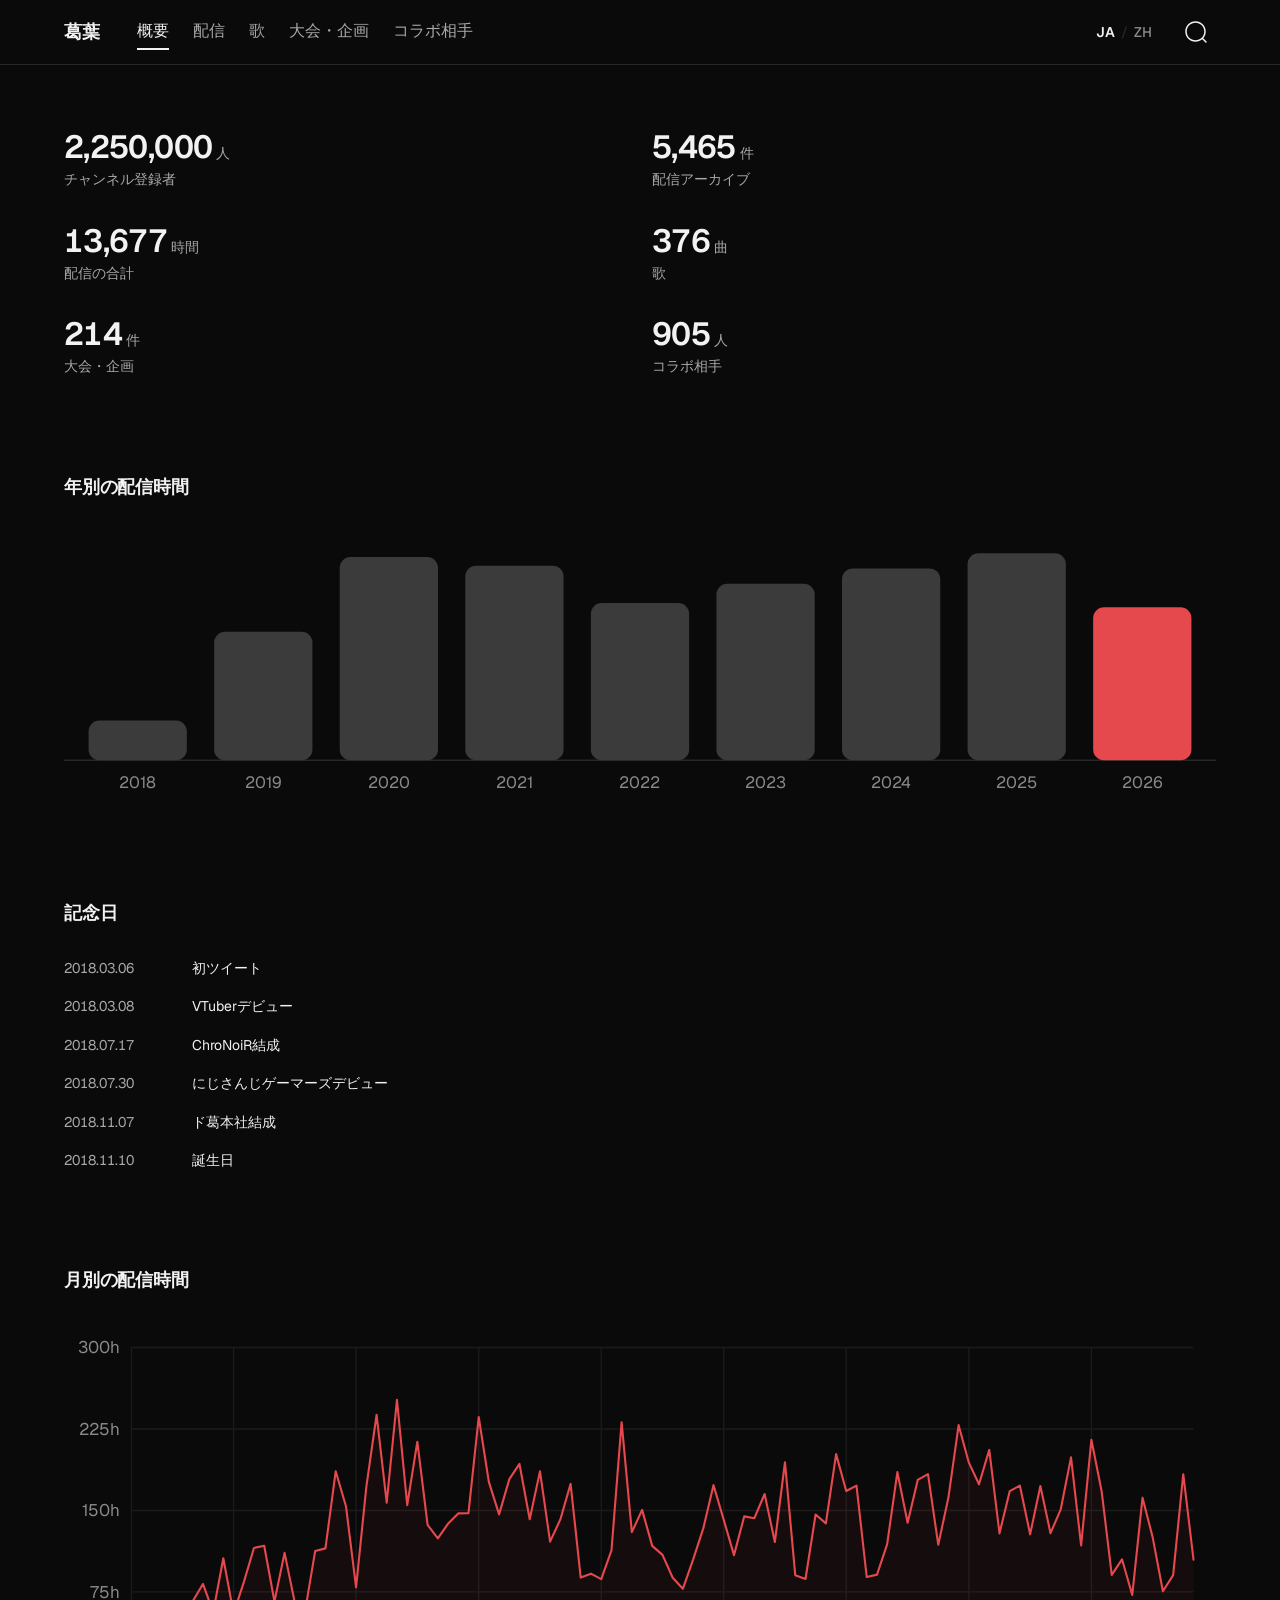
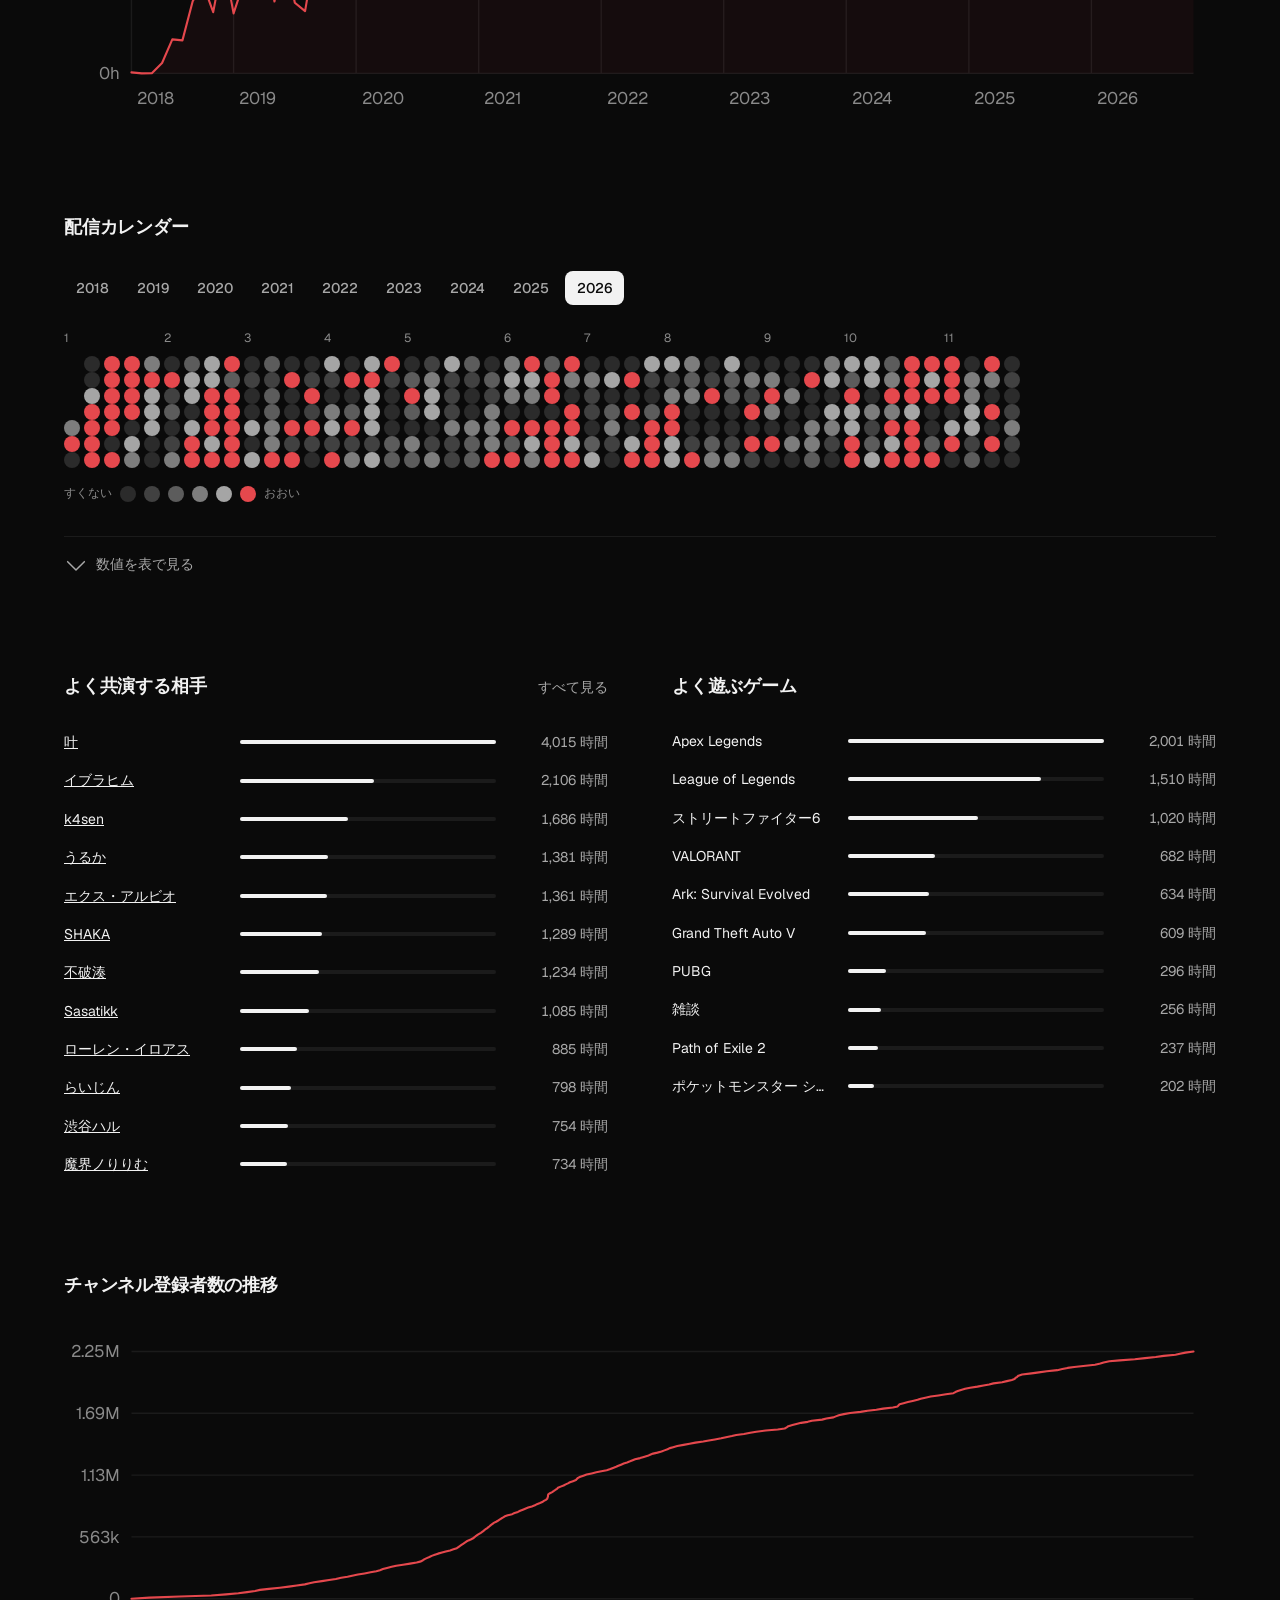
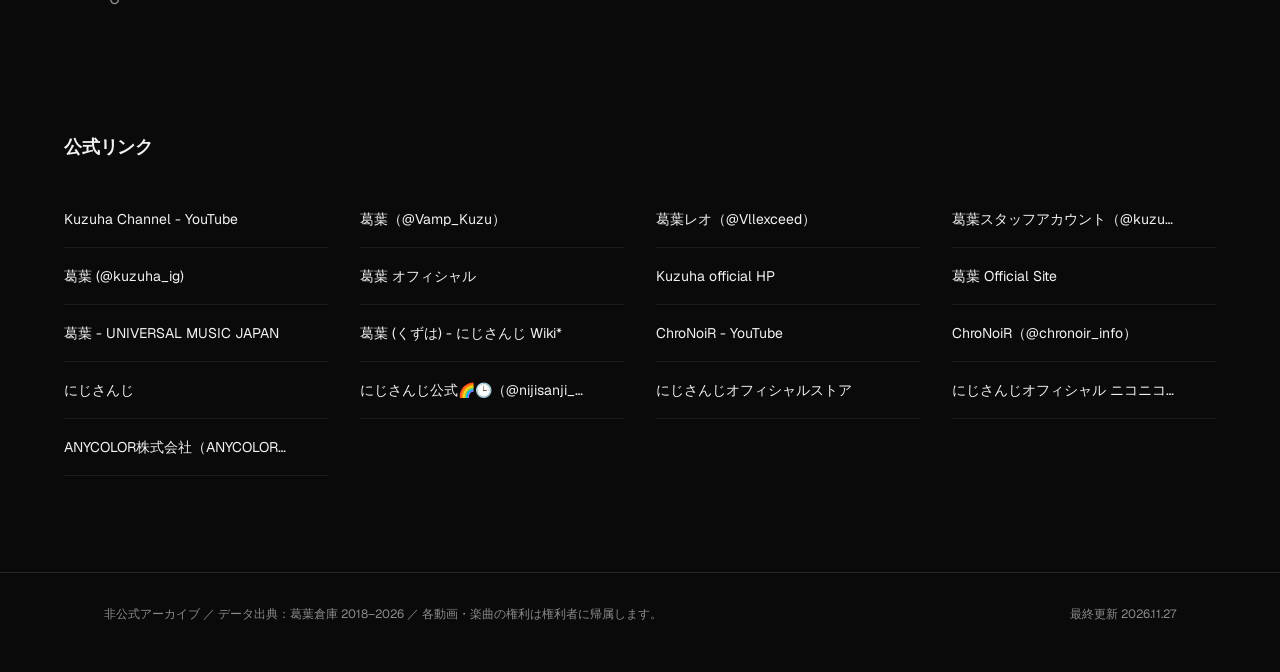
==== site/index.html @ 27ab9272 "update" ====
<!DOCTYPE html>
<html lang="ja">
<head>
<meta charset="utf-8">
<meta name="viewport" content="width=device-width, initial-scale=1">
<title>葛葉 データアーカイブ｜2018–2026</title>
<meta name="description" content="にじさんじ所属のVTuber・葛葉の配信・歌・大会・コラボ相手を、2018年から2026年までの記録から整理した非公式アーカイブ。">
<meta name="theme-color" content="#0A0A0A">
<meta property="og:title" content="葛葉 データアーカイブ">
<meta property="og:description" content="2018–2026 の配信・歌・大会・コラボ相手の記録。">
<meta property="og:type" content="website">
<link rel="preload" href="assets/fonts/geist-latin.woff2" as="font" type="font/woff2" crossorigin>
<link rel="stylesheet" href="assets/css/site.css?v=7">
<link rel="icon" href="data:image/svg+xml,%3Csvg xmlns='http://www.w3.org/2000/svg' viewBox='0 0 32 32'%3E%3Crect width='32' height='32' rx='8' fill='%23f2f2f2'/%3E%3Cpath d='M10 9v14h4v-5.4l5.6 5.4H25l-6.9-6.6L24.6 9h-5L14 14.4V9z' fill='%230a0a0a'/%3E%3C/svg%3E">
</head>
<body>
<a class="skip-link" href="#main" data-i18n="skip">本文へ移動</a>

<header class="site-header" id="site-header">
  <div class="header-inner">
    <button type="button" class="icon-btn nav-toggle" id="nav-toggle" aria-expanded="false" aria-controls="site-nav" data-i18n-aria="nav.open"></button>

    <a class="wordmark" href="#/summary">葛葉</a>

    <nav class="nav" id="site-nav" aria-label="主要ナビゲーション" data-i18n-aria="nav.label">
      <a href="#/summary" data-nav="summary" data-i18n="nav.summary">概要</a>
      <a href="#/streams" data-nav="streams" data-i18n="nav.streams">配信</a>
      <a href="#/songs" data-nav="songs" data-i18n="nav.songs">歌</a>
      <a href="#/events" data-nav="events" data-i18n="nav.events">大会・企画</a>
      <a href="#/collabs" data-nav="collabs" data-i18n="nav.collabs">コラボ相手</a>
    </nav>

    <div class="header-tools">
      <button type="button" class="lang-toggle" id="lang-toggle" aria-label="表示言語">
        <span class="lang-opt" data-lang="ja">JA</span><span class="lang-sep" aria-hidden="true">/</span><span class="lang-opt" data-lang="zh">ZH</span>
      </button>

      <div class="search" id="search">
        <button type="button" class="icon-btn" id="search-toggle" aria-expanded="false" aria-controls="site-search" data-i18n-aria="search.open"></button>
        <div class="search-box" id="search-box" hidden>
          <input id="site-search" type="text" data-i18n-placeholder="search.placeholder" data-i18n-aria="search.placeholder" autocomplete="off" spellcheck="false" role="combobox" aria-expanded="false" aria-controls="site-suggest" aria-autocomplete="list">
          <button type="button" class="icon-btn search-clear" id="site-search-clear" data-i18n-aria="search.clear" hidden></button>
          <div class="suggest" id="site-suggest" role="listbox" hidden></div>
        </div>
      </div>
    </div>
  </div>

  <div class="filter-bar" id="filter-bar" hidden></div>
</header>

<div class="nav-scrim" id="nav-scrim" aria-hidden="true"></div>

<main id="main" tabindex="-1">
  <div class="container" id="view"></div>
</main>

<footer class="site-footer">
  <div class="footer-inner">
    <p data-i18n="footer.note">非公式アーカイブ ／ データ出典：葛葉倉庫 2018–2026 ／ 各動画・楽曲の権利は権利者に帰属します。</p>
    <p><span data-i18n="footer.updated">最終更新</span> <span id="build-date">—</span></p>
  </div>
</footer>

<noscript><p class="noscript" data-i18n="noscript">JavaScript を有効にしてください。</p></noscript>

<div class="tooltip" id="tooltip" role="presentation" aria-hidden="true"></div>

<div id="ovf-debug" hidden></div>
<script>
  (function () {
    if (!/[?&]debug=1/.test(location.search)) return;
    var box = document.getElementById("ovf-debug");
    function scan() {
      var de = document.documentElement;
      var vw = de.clientWidth;
      var rows = [];
      var all = document.body.getElementsByTagName("*");
      for (var i = 0; i < all.length; i++) {
        var el = all[i];
        if (el === box || box.contains(el)) continue;
        var r = el.getBoundingClientRect();
        if (!r.width && !r.height) continue;
        if (r.right > vw + 1) {
          var cls = (el.getAttribute("class") || "").trim().split(/\s+/).join(".");
          rows.push({ t: el.tagName.toLowerCase() + (cls ? "." + cls : ""), right: Math.round(r.right), w: Math.round(r.width) });
        }
      }
      rows.sort(function (a, b) { return b.right - a.right; });
      var head = "vw=" + vw + " scrollW=" + de.scrollWidth + " bodyScrollW=" + document.body.scrollWidth + " vv=" + Math.round((window.visualViewport || {}).width || 0);
      box.textContent = head + "\n" + rows.slice(0, 14).map(function (r) { return r.t + " → right " + r.right + " / w " + r.w; }).join("\n");
      box.hidden = false;
    }
    box.style.cssText = "position:fixed;left:8px;right:8px;bottom:8px;z-index:9999;max-height:42vh;overflow:auto;background:#fff;color:#000;font:12px/1.5 ui-monospace,monospace;padding:8px;border-radius:10px;white-space:pre-wrap;text-align:left";
    setTimeout(scan, 1500);
    window.addEventListener("hashchange", function () { setTimeout(scan, 1200); });
    window.addEventListener("resize", function () { setTimeout(scan, 400); });
  })();
</script>

<script src="assets/js/i18n.js?v=7"></script>
<script src="assets/js/icons.js?v=7"></script>
<script src="assets/data/meta.js?v=7"></script>
<script src="assets/data/stats.js?v=7"></script>
<script src="assets/data/partners.js?v=7"></script>
<script src="assets/data/songs.js?v=7"></script>
<script src="assets/data/events.js?v=7"></script>
<script src="assets/data/goods.js?v=7"></script>
<script src="assets/js/charts.js?v=7"></script>
<script src="assets/js/app.js?v=7"></script>
</body>
</html>
---- site/assets/css/site.css ----
/* ==========================================================================
   葛葉 データアーカイブ — site.css
   設計基準: DESIGN.md（黒基調の中性・90% 中性 + 10% 単一強調・Geist / Reicon）
   間隔はすべて 4px の倍数。円角は 8 / 12 / 16 / 20 / 40 のみ。
   ========================================================================== */

@font-face {
  font-family: "Geist";
  src: url("../fonts/geist-latin.woff2") format("woff2");
  font-weight: 100 900;
  font-style: normal;
  font-display: swap;
  unicode-range: U+0000-00FF, U+0131, U+0152-0153, U+02BB-02BC, U+02C6, U+02DA,
    U+02DC, U+0304, U+0308, U+0329, U+2000-206F, U+20AC, U+2122, U+2191, U+2193,
    U+2212, U+2215, U+FEFF, U+FFFD;
}

:root {
  color-scheme: dark;
  --bg: #0a0a0a;
  --bg-soft: #121212;
  --bg-strong: #1c1c1c;
  --ink: #f2f2f2;
  --ink-2: #a8a8a8;
  --ink-3: #8a8a8a;
  --line: #272727;
  --line-soft: #1b1b1b;
  --bar: #3b3b3b;
  --accent: #e5484d;
  --accent-soft: rgba(229, 72, 77, 0.14);
  --ring: rgba(229, 72, 77, 0.5);

  --heat-0: #2b2b2b;
  --heat-1: #414141;
  --heat-2: #5c5c5c;
  --heat-3: #7d7d7d;
  --heat-4: #a5a5a5;
  --heat-5: #e5484d;

  --s1: 4px;
  --s2: 8px;
  --s3: 12px;
  --s4: 16px;
  --s5: 24px;
  --s6: 32px;
  --s7: 48px;
  --s8: 64px;
  --s9: 96px;
  --s10: 128px;

  --r-sm: 8px;
  --r-md: 12px;
  --r-lg: 16px;
  --r-xl: 20px;
  --r-2xl: 40px;

  --font: "Geist", "Inter", "Noto Sans JP", "Hiragino Sans",
    "Hiragino Kaku Gothic ProN", "Yu Gothic UI", "Yu Gothic", "Meiryo",
    system-ui, sans-serif;
  /* 中国語 UI：Geist はラテンのみ。CJK は漢字の字形が中国語向けの書体に回す */
  --font-zh: "Geist", "Inter", "Noto Sans SC", "Microsoft YaHei",
    "PingFang SC", "Source Han Sans SC", "Hiragino Sans GB", system-ui,
    sans-serif;
  /* 日本語のデータ（配信タイトル・人名・曲名など）は常に日本語書体で */
  --font-ja: "Geist", "Noto Sans JP", "Hiragino Sans", "Hiragino Kaku Gothic ProN",
    "Yu Gothic UI", "Yu Gothic", "Meiryo", system-ui, sans-serif;

  --header-h: 64px;
  --filter-h: 56px;
  --ease: cubic-bezier(0.22, 0.61, 0.36, 1);
}

*,
*::before,
*::after {
  box-sizing: border-box;
}

/* 言語ごとの書体スイッチ（i18n.js が html[lang] を切り替える） */
html:lang(zh) {
  --font: var(--font-zh);
}

html [lang="ja"] {
  font-family: var(--font-ja);
}

html {
  -webkit-text-size-adjust: 100%;
  scroll-behavior: smooth;
  max-width: 100%;
  overflow-x: hidden; /* 古い iOS は clip 非対応なので hidden を先に置く */
  overflow-x: clip;
}

body {
  margin: 0;
  max-width: 100%;
  overflow-x: clip;
  background: var(--bg);
  color: var(--ink);
  font-family: var(--font);
  font-size: 16px;
  font-weight: 400;
  line-height: 1.6;
  -webkit-font-smoothing: antialiased;
  text-rendering: optimizeLegibility;
}

h1,
h2,
h3 {
  margin: 0;
  font-weight: 600;
  line-height: 1.4;
  letter-spacing: -0.01em;
}

h1 {
  font-size: 18px;
}

h2 {
  font-size: 18px;
}

p {
  margin: 0;
}

a {
  color: inherit;
}

button {
  font-family: inherit;
}

:focus-visible {
  outline: 2px solid var(--accent);
  outline-offset: 2px;
}

.icon {
  display: block;
  width: 24px;
  height: 24px;
  flex: none;
}

.skip-link {
  position: absolute;
  left: -9999px;
  top: 16px;
  z-index: 100;
  background: var(--ink);
  color: var(--bg);
  padding: var(--s2) var(--s4);
  border-radius: var(--r-sm);
  font-size: 14px;
  text-decoration: none;
}

.skip-link:focus {
  left: 16px;
}

/* ------------------------------------------------------------------ header */

.site-header {
  position: sticky;
  top: 0;
  z-index: 50;
  background: var(--bg);
  border-bottom: 1px solid var(--line);
}

.header-inner {
  max-width: 1280px;
  margin: 0 auto;
  height: var(--header-h);
  padding: 0 var(--s5);
  display: flex;
  align-items: center;
  gap: var(--s6);
}

.wordmark {
  flex: none;
  font-size: 18px;
  font-weight: 600;
  letter-spacing: 0.02em;
  color: var(--ink);
  text-decoration: none;
  margin-right: var(--s1);
  white-space: nowrap;
}

.nav {
  display: flex;
  align-items: center;
  gap: var(--s5);
  margin-right: auto;
  min-width: 0;
}

.nav a {
  font-size: 16px;
  font-weight: 500;
  color: var(--ink-2);
  text-decoration: none;
  padding: var(--s1) 0;
  border-bottom: 2px solid transparent;
  transition: color 0.15s var(--ease);
  white-space: nowrap;
}

.nav a:hover {
  color: var(--ink);
}

.nav a[aria-current="page"] {
  color: var(--ink);
  border-bottom-color: var(--ink);
}

.header-tools {
  display: flex;
  align-items: center;
  gap: var(--s4);
  margin-left: auto;
}

.lang-toggle {
  display: inline-flex;
  align-items: center;
  gap: 2px;
  border: 0;
  background: none;
  padding: var(--s1);
  font-size: 14px;
  font-weight: 500;
  color: var(--ink-3);
  cursor: pointer;
}

.lang-opt {
  padding: 2px var(--s1);
  transition: color 0.15s var(--ease);
}

.lang-opt:hover {
  color: var(--ink);
}

.lang-opt.is-on {
  color: var(--ink);
  font-weight: 600;
}

.lang-sep {
  color: var(--line);
}

.icon-btn {
  display: inline-flex;
  align-items: center;
  justify-content: center;
  width: 40px;
  height: 40px;
  border: 0;
  border-radius: var(--r-sm);
  background: none;
  color: var(--ink);
  cursor: pointer;
  transition: background 0.15s var(--ease);
}

.icon-btn:hover {
  background: var(--bg-soft);
}

/* モバイル用ハンバーガー。デスクトップでは出さない。 */
.nav-toggle {
  display: none;
}

.nav-scrim {
  position: fixed;
  inset: 0;
  z-index: 40;
  background: rgba(0, 0, 0, 0.6);
  opacity: 0;
  pointer-events: none;
  transition: opacity 0.18s var(--ease);
}

.nav-scrim.is-open {
  opacity: 1;
  pointer-events: auto;
}

body.is-nav-open {
  overflow: hidden;
}

/* ---------------------------------------------------------------- search */

.search {
  position: relative;
  display: flex;
  align-items: center;
}

.search-box {
  display: flex;
  align-items: center;
  gap: var(--s2);
  width: 280px;
  height: 40px;
  padding: 0 var(--s2) 0 var(--s3);
  border: 1px solid var(--line);
  border-radius: var(--r-md);
  background: var(--bg);
}

.search-box[hidden] {
  display: none;
}

#site-search {
  flex: 1;
  min-width: 0;
  border: 0;
  outline: 0;
  background: none;
  font-family: var(--font);
  font-size: 14px;
  font-weight: 400;
  color: var(--ink);
}

#site-search::placeholder {
  color: var(--ink-3);
}

.search-clear .icon {
  width: 24px;
  height: 24px;
}

.suggest {
  position: absolute;
  top: calc(100% + var(--s2));
  right: 0;
  z-index: 60;
  width: min(420px, calc(100vw - 32px));
  max-height: min(68vh, 480px);
  overflow: auto;
  padding: var(--s2);
  border: 1px solid var(--line);
  border-radius: var(--r-lg);
  background: var(--bg-soft);
}

.suggest[hidden] {
  display: none;
}

.suggest-group {
  padding: var(--s2) var(--s3) var(--s1);
  font-size: 12px;
  color: var(--ink-3);
}

.suggest-item {
  display: grid;
  grid-template-columns: minmax(0, 1fr) auto;
  gap: 0 var(--s3);
  width: 100%;
  padding: var(--s2) var(--s3);
  border: 0;
  border-radius: var(--r-sm);
  background: none;
  text-align: left;
  cursor: pointer;
}

.suggest-item:hover,
.suggest-item.is-active {
  background: var(--bg-soft);
}

.s-label {
  overflow: hidden;
  font-size: 14px;
  color: var(--ink);
  text-overflow: ellipsis;
  white-space: nowrap;
}

.s-sub {
  grid-column: 1 / -1;
  font-size: 12px;
  color: var(--ink-3);
}

.suggest-note {
  padding: var(--s2) var(--s3);
  font-size: 14px;
  color: var(--ink-2);
}

/* ------------------------------------------------------------- filter bar */

.filter-bar {
  display: flex;
  align-items: center;
  gap: var(--s1);
  max-width: 1280px;
  margin: 0 auto;
  height: var(--filter-h);
  padding: 0 var(--s5);
}

.filter-bar[hidden] {
  display: none;
}

.filter {
  position: relative;
}

.filter-btn {
  display: inline-flex;
  align-items: center;
  gap: var(--s2);
  height: 40px;
  padding: 0 var(--s3);
  border: 0;
  border-radius: var(--r-sm);
  background: none;
  font-size: 14px;
  font-weight: 500;
  color: var(--ink-2);
  cursor: pointer;
  white-space: nowrap;
  transition: background 0.15s var(--ease), color 0.15s var(--ease);
}

.filter-btn:hover {
  background: var(--bg-soft);
  color: var(--ink);
}

.filter-btn[aria-expanded="true"] {
  color: var(--ink);
}

.filter-val {
  display: inline-block;
  max-width: 200px;
  overflow: hidden;
  font-weight: 600;
  color: var(--ink);
  text-overflow: ellipsis;
  white-space: nowrap;
}

.filter-btn .chev {
  color: var(--ink-3);
  transition: transform 0.15s var(--ease);
}

.filter-btn[aria-expanded="true"] .chev {
  transform: rotate(180deg);
}

.filter-panel,
.filter-sub {
  position: absolute;
  top: calc(100% + var(--s1));
  left: 0;
  z-index: 55;
  min-width: 240px;
  max-height: min(70vh, 480px);
  overflow: auto;
  padding: var(--s2);
  border: 1px solid var(--line);
  border-radius: var(--r-lg);
  background: var(--bg-soft);
}

.filter-panel[hidden],
.filter-sub[hidden] {
  display: none;
}

.filter-sub {
  top: var(--s1);
  z-index: 56;
}

.fopt {
  display: flex;
  align-items: center;
  gap: var(--s2);
  width: 100%;
  height: 40px;
  padding: 0 var(--s3);
  border: 0;
  border-radius: var(--r-sm);
  background: none;
  font-size: 14px;
  font-weight: 400;
  color: var(--ink);
  text-align: left;
  cursor: pointer;
}

.fopt:hover {
  background: var(--bg-soft);
}

.fopt[aria-pressed="true"] {
  font-weight: 600;
}

.fopt .n {
  margin-left: auto;
  font-size: 12px;
  color: var(--ink-3);
  font-variant-numeric: tabular-nums;
}

.fopt .chev {
  color: var(--ink-3);
  transform: rotate(-90deg);
}

.fopt-label {
  overflow: hidden;
  text-overflow: ellipsis;
  white-space: nowrap;
}

.filter-clear {
  margin-left: auto;
  padding: var(--s2) var(--s1);
  border: 0;
  border-bottom: 1px solid transparent;
  background: none;
  font-size: 14px;
  font-weight: 500;
  color: var(--ink-2);
  cursor: pointer;
}

.filter-clear:hover {
  color: var(--ink);
  border-bottom-color: var(--ink);
}

/* ------------------------------------------------------------------- main */

main {
  display: block;
  padding: var(--s8) 0 var(--s9);
}

.container {
  max-width: 1200px;
  margin: 0 auto;
  padding: 0 var(--s5);
}

#view,
.chart,
.table-wrap,
.section,
.two-col > .section {
  min-width: 0;
  max-width: 100%;
}

.page-head {
  display: flex;
  align-items: baseline;
  justify-content: space-between;
  gap: var(--s5);
  margin-bottom: var(--s6);
}

.page-head h1 {
  font-size: 18px;
  font-weight: 600;
}

.page-head .page-meta {
  font-size: 14px;
  color: var(--ink-2);
  font-variant-numeric: tabular-nums;
}

/* ---------------------------------------------------------------- toolbar */

.toolbar {
  display: flex;
  flex-wrap: wrap;
  align-items: center;
  gap: var(--s4);
  margin-bottom: var(--s6);
}

.search-field {
  display: inline-flex;
  align-items: center;
  gap: var(--s2);
  min-width: 240px;
  height: 40px;
  padding: 0 var(--s3);
  border: 1px solid var(--line);
  border-radius: var(--r-md);
  color: var(--ink-3);
}

.search-field input {
  flex: 1;
  min-width: 0;
  border: 0;
  outline: 0;
  background: none;
  font-family: var(--font);
  font-size: 14px;
  color: var(--ink);
}

.search-field input::placeholder {
  color: var(--ink-3);
}

.count-line {
  font-size: 14px;
  color: var(--ink-2);
  font-variant-numeric: tabular-nums;
}

.count-line b {
  font-weight: 600;
  color: var(--ink);
}

.count-line .count-accent {
  color: var(--accent);
  font-weight: 500;
}

.count-line .sep {
  margin: 0 var(--s2);
}

.spacer {
  flex: 1;
}

.sort {
  display: inline-flex;
  align-items: center;
  gap: var(--s2);
  font-size: 14px;
  color: var(--ink-2);
}

.select-wrap {
  position: relative;
  display: inline-flex;
  align-items: center;
}

.select {
  appearance: none;
  height: 40px;
  padding: 0 var(--s6) 0 var(--s3);
  border: 1px solid var(--line);
  border-radius: var(--r-md);
  background: var(--bg);
  font-family: var(--font);
  font-size: 14px;
  font-weight: 500;
  color: var(--ink);
  cursor: pointer;
}

.select-wrap .chev {
  position: absolute;
  right: var(--s2);
  color: var(--ink-3);
  pointer-events: none;
}

/* ------------------------------------------------------------------- kpis */

.kpis {
  display: grid;
  grid-template-columns: repeat(2, minmax(0, 1fr));
  gap: var(--s6) var(--s5);
  margin-bottom: var(--s9);
}

.kpi {
  display: flex;
  flex-direction: column;
  gap: var(--s1);
  min-width: 0;
}

.kpi-value {
  font-size: 32px;
  font-weight: 600;
  line-height: 1.1;
  letter-spacing: -0.02em;
  font-variant-numeric: tabular-nums;
}

.kpi-value small {
  margin-left: var(--s1);
  font-size: 14px;
  font-weight: 400;
  color: var(--ink-2);
}

.kpi-label {
  font-size: 14px;
  color: var(--ink-2);
}

/* ---------------------------------------------------------------- section */

.section {
  margin-bottom: var(--s9);
}

.section:last-child {
  margin-bottom: 0;
}

.section-head {
  display: flex;
  align-items: baseline;
  justify-content: space-between;
  gap: var(--s4);
  margin-bottom: var(--s6);
}

.section-head h2 {
  font-size: 18px;
  font-weight: 600;
}

.section-link {
  font-size: 14px;
  color: var(--ink-2);
  text-decoration: none;
  border-bottom: 1px solid transparent;
}

.section-link:hover {
  color: var(--ink);
  border-bottom-color: var(--ink);
}

/* ----------------------------------------------------------------- charts */

.chart {
  width: 100%;
}

.chart svg {
  display: block;
  width: 100%;
  height: auto;
  overflow: hidden; /* 旧 iOS で SVG の描画はみ出しが横スクロールを生むため */
}

.chart text {
  font-family: var(--font);
  font-size: 12px;
  fill: var(--ink-3);
}

.chart .grid-line {
  stroke: var(--line-soft);
  stroke-width: 1;
}

.chart .axis-line {
  stroke: var(--line);
  stroke-width: 1;
}

.chart .series-line {
  fill: none;
  stroke: var(--accent);
  stroke-width: 1.5;
  stroke-linecap: round;
  stroke-linejoin: round;
}

.chart .series-area {
  fill: var(--accent);
  fill-opacity: 0.05;
  stroke: none;
}

.chart .bar {
  fill: var(--bar);
  transition: fill 0.15s var(--ease);
}

.chart .bar.is-on {
  fill: var(--accent);
}

.chart .dot {
  fill: var(--accent);
  opacity: 0;
  transition: opacity 0.12s var(--ease);
}

.chart a:hover .dot,
.chart a:focus .dot {
  opacity: 1;
}

.chart .hit {
  fill: transparent;
}

.chart .hover-line {
  stroke: var(--ink-3);
  stroke-width: 1;
  stroke-dasharray: 3 3;
  opacity: 0;
}

.chart .hover-dot {
  fill: var(--accent);
  stroke: var(--bg);
  stroke-width: 2;
  opacity: 0;
}

.chart .hover-layer {
  fill: transparent;
  pointer-events: all;
  cursor: crosshair;
}

/* ---------------------------------------------------------------- heatmap */

.heat-wrap {
  position: relative;
  width: 100%;
  max-width: 100%;
  overflow-x: auto;
  -webkit-overflow-scrolling: touch;
  overscroll-behavior-x: contain;
  padding-bottom: var(--s2);
}

.heat-months {
  display: grid;
  gap: var(--s1);
  margin-bottom: var(--s2);
  font-size: 12px;
  color: var(--ink-3);
}

.heat-months span {
  white-space: nowrap;
}

.heat-grid {
  display: grid;
  gap: var(--s1);
}

.heat-cell {
  position: relative;
  display: block;
  width: 16px;
  height: 16px;
  border-radius: var(--r-sm);
  background: var(--heat-0);
}

.heat-cell[data-l="1"] {
  background: var(--heat-1);
}

.heat-cell[data-l="2"] {
  background: var(--heat-2);
}

.heat-cell[data-l="3"] {
  background: var(--heat-3);
}

.heat-cell[data-l="4"] {
  background: var(--heat-4);
}

.heat-cell[data-l="5"] {
  background: var(--heat-5);
}

.heat-cell.is-empty {
  background: transparent;
}

.heat-legend {
  display: flex;
  align-items: center;
  gap: var(--s2);
  margin-top: var(--s4);
  font-size: 12px;
  color: var(--ink-3);
}

.heat-legend .sw {
  display: block;
  width: 16px;
  height: 16px;
  border-radius: var(--r-sm);
}

/* --------------------------------------------------------------- timeline */

.timeline {
  display: grid;
  gap: var(--s4);
  margin: 0;
  padding: 0;
  list-style: none;
}

.timeline li {
  display: grid;
  grid-template-columns: 112px minmax(0, 1fr);
  gap: var(--s4);
  font-size: 14px;
}

.t-date {
  color: var(--ink-2);
  font-variant-numeric: tabular-nums;
}

.t-label {
  color: var(--ink);
}

/* -------------------------------------------------------------- bar lists */

.bar-list {
  display: grid;
  gap: var(--s4);
  margin: 0;
}

.bar-row {
  display: grid;
  grid-template-columns: minmax(112px, 1fr) minmax(80px, 1.6fr) 96px;
  align-items: center;
  gap: var(--s4);
  font-size: 14px;
}

.b-name {
  overflow: hidden;
  border: 0;
  background: none;
  padding: 0;
  font: inherit;
  color: var(--ink);
  text-align: left;
  text-overflow: ellipsis;
  white-space: nowrap;
  cursor: pointer;
}

.b-name:hover {
  text-decoration: underline;
  text-underline-offset: 2px;
}

.b-track {
  height: 4px;
  border-radius: var(--r-sm);
  background: var(--line-soft);
}

.b-fill {
  display: block;
  height: 100%;
  border-radius: var(--r-sm);
  background: var(--ink);
}

.b-value {
  font-size: 14px;
  color: var(--ink-2);
  text-align: right;
  font-variant-numeric: tabular-nums;
}

/* ---------------------------------------------------------------- records */

.records,
.takes {
  margin: 0;
  padding: 0;
  list-style: none;
}

.record {
  display: grid;
  grid-template-columns: 96px minmax(0, 1fr);
  column-gap: var(--s4);
  padding: var(--s5) 0;
  border-bottom: 1px solid var(--line-soft);
}

.record:last-child {
  border-bottom: 0;
}

.record-date {
  font-size: 14px;
  color: var(--ink-2);
  font-variant-numeric: tabular-nums;
}

.record-main {
  display: flex;
  align-items: baseline;
  gap: var(--s4);
  min-width: 0;
}

.record-title {
  flex: 1;
  min-width: 0;
  font-size: 16px;
  font-weight: 500;
  line-height: 1.5;
  color: var(--ink);
}

.record-title a {
  color: inherit;
  text-decoration: none;
}

.record-title a:hover {
  text-decoration: underline;
  text-underline-offset: 2px;
}

.record-result {
  font-size: 14px;
  color: var(--ink-2);
  white-space: nowrap;
}

.record-result.is-champion {
  color: var(--accent);
  font-weight: 600;
}

.record.is-champion .record-title {
  position: relative;
  padding-left: var(--s3);
}

.record.is-champion .record-title::before {
  content: "";
  position: absolute;
  left: 0;
  top: 2px;
  bottom: 2px;
  width: 2px;
  background: var(--accent);
}

.record-sub {
  grid-column: 2;
  display: flex;
  flex-wrap: wrap;
  gap: var(--s1) var(--s5);
  font-size: 14px;
  color: var(--ink-2);
}

.record-sub .k {
  margin-right: var(--s1);
  color: var(--ink-3);
}

.record-sub .v {
  color: var(--ink-2);
}

.record-link {
  font-size: 14px;
  color: var(--ink-2);
  text-decoration: none;
  border-bottom: 1px solid var(--line);
}

.record-link:hover {
  color: var(--ink);
  border-bottom-color: var(--ink);
}

/* ------------------------------------------------------------------ songs */

.song {
  padding: var(--s6) 0;
  border-bottom: 1px solid var(--line-soft);
}

.song:last-child {
  border-bottom: 0;
}

.song-head {
  display: flex;
  align-items: baseline;
  justify-content: space-between;
  gap: var(--s4);
  margin-bottom: var(--s1);
}

.song-title {
  font-size: 18px;
  font-weight: 600;
  color: var(--ink);
}

.song-facts {
  font-size: 14px;
  color: var(--ink-2);
  font-variant-numeric: tabular-nums;
  white-space: nowrap;
}

.song-meta {
  margin-bottom: var(--s4);
  font-size: 14px;
  color: var(--ink-3);
}

.take {
  display: grid;
  grid-template-columns: 96px 140px minmax(120px, 1fr) minmax(0, 1.4fr) 24px;
  align-items: baseline;
  gap: var(--s4);
  padding: var(--s2) 0;
  font-size: 14px;
  color: var(--ink-2);
}

.take-date {
  color: var(--ink-2);
  font-variant-numeric: tabular-nums;
}

.take-unit {
  color: var(--ink);
}

.take-members {
  overflow: hidden;
  color: var(--ink);
  text-overflow: ellipsis;
  white-space: nowrap;
}

.take-meta {
  color: var(--ink-3);
  line-height: 1.5;
  overflow-wrap: anywhere;
}

.take-play {
  display: inline-flex;
  color: var(--ink-2);
  opacity: 0;
  transition: opacity 0.15s var(--ease);
}

.take:hover .take-play,
.take:focus-within .take-play {
  opacity: 1;
}

/* -------------------------------------------------------------- partner list */

.partners {
  display: grid;
  margin: 0;
}

.partner-row {
  display: grid;
  grid-template-columns: minmax(120px, 1fr) 160px minmax(0, 1.4fr) 96px;
  align-items: baseline;
  gap: var(--s4);
  padding: var(--s4) 0;
  border-bottom: 1px solid var(--line-soft);
  text-decoration: none;
}

.partner-row:last-child {
  border-bottom: 0;
}

.p-name {
  overflow: hidden;
  font-size: 16px;
  font-weight: 500;
  color: var(--ink);
  text-overflow: ellipsis;
  white-space: nowrap;
}

.p-metrics {
  font-size: 14px;
  color: var(--ink-2);
  font-variant-numeric: tabular-nums;
}

.p-more {
  overflow: hidden;
  font-size: 14px;
  color: var(--ink-3);
  text-overflow: ellipsis;
  white-space: nowrap;
}

.p-bar {
  height: 4px;
  border-radius: var(--r-sm);
  background: var(--line-soft);
  align-self: center;
}

.p-bar i {
  display: block;
  height: 100%;
  border-radius: var(--r-sm);
  background: var(--ink);
}

/* ------------------------------------------------------------------- cards */

.card-grid {
  display: grid;
  grid-template-columns: minmax(0, 1fr);
  gap: var(--s7) var(--s6);
}

.card {
  display: flex;
  flex-direction: column;
  gap: var(--s4);
  min-width: 0;
}

.card-media {
  position: relative;
  display: block;
  aspect-ratio: 16 / 9;
  overflow: hidden;
  border-radius: var(--r-xl);
  background: var(--bg-strong);
}

.card-media img {
  display: block;
  width: 100%;
  height: 100%;
  object-fit: cover;
  opacity: 0;
  transition: opacity 0.2s var(--ease);
}

.card-media img.is-loaded {
  opacity: 1;
}

.card-placeholder {
  position: absolute;
  inset: 0;
  display: flex;
  align-items: center;
  justify-content: center;
  gap: var(--s2);
  font-size: 12px;
  color: var(--ink-3);
}

.card-body {
  display: flex;
  flex-direction: column;
  gap: var(--s2);
  min-width: 0;
}

.card-title {
  display: -webkit-box;
  overflow: hidden;
  font-size: 16px;
  font-weight: 500;
  line-height: 1.5;
  -webkit-box-orient: vertical;
  -webkit-line-clamp: 2;
}

.card-title a {
  color: var(--ink);
  text-decoration: none;
}

.card-title a:hover {
  text-decoration: underline;
  text-underline-offset: 2px;
}

.card-meta {
  display: flex;
  flex-wrap: wrap;
  gap: var(--s2);
  font-size: 14px;
  color: var(--ink-2);
  font-variant-numeric: tabular-nums;
}

.card-meta span + span::before {
  content: "·";
  margin-right: var(--s2);
  color: var(--ink-3);
}

.card-partners {
  display: flex;
  flex-wrap: wrap;
  align-items: baseline;
  gap: var(--s1);
  font-size: 14px;
  color: var(--ink-2);
}

.p-link {
  padding: 0;
  border: 0;
  border-bottom: 1px solid transparent;
  background: none;
  font: inherit;
  color: var(--ink-2);
  cursor: pointer;
}

.p-link:hover {
  color: var(--ink);
  border-bottom-color: var(--ink);
}

.more-tags {
  padding: 0;
  border: 0;
  border-bottom: 1px solid transparent;
  background: none;
  font: inherit;
  color: var(--ink-3);
  cursor: pointer;
}

.more-tags:hover {
  color: var(--ink);
  border-bottom-color: var(--ink);
}

.card-actions {
  display: flex;
  justify-content: flex-end;
}

.card-watch {
  display: inline-flex;
  align-items: center;
  gap: var(--s1);
  font-size: 14px;
  color: var(--ink);
  text-decoration: none;
  opacity: 0;
  transition: opacity 0.15s var(--ease);
}

.card-watch:hover {
  text-decoration: underline;
  text-underline-offset: 2px;
}

.card:hover .card-watch,
.card:focus-within .card-watch {
  opacity: 1;
}

@media (min-width: 640px) {
  .card-grid {
    grid-template-columns: repeat(2, minmax(0, 1fr));
  }
}

@media (min-width: 1024px) {
  .card-grid {
    grid-template-columns: repeat(3, minmax(0, 1fr));
  }
}

/* ------------------------------------------------------------------- links */

.links {
  display: grid;
  grid-template-columns: repeat(auto-fill, minmax(240px, 1fr));
  gap: 0 var(--s6);
}

.link-row {
  display: flex;
  align-items: center;
  justify-content: space-between;
  gap: var(--s4);
  padding: var(--s4) 0;
  border-bottom: 1px solid var(--line-soft);
  color: var(--ink);
  text-decoration: none;
}

.link-label {
  font-size: 14px;
  color: var(--ink-2);
  transition: color 0.15s var(--ease);
}

.link-name {
  min-width: 0;
  font-size: 14px;
  color: var(--ink);
  overflow: hidden;
  text-overflow: ellipsis;
  white-space: nowrap;
}

.link-row:hover .link-label,
.link-row:focus-visible .link-label {
  color: var(--ink);
}

.link-text {
  display: inline-flex;
  align-items: center;
  gap: var(--s1);
  min-width: 0;
  font-size: 14px;
  color: var(--ink);
}

.link-text span {
  overflow: hidden;
  text-overflow: ellipsis;
  white-space: nowrap;
}

.link-row .icon {
  color: var(--ink-3);
  opacity: 0;
  transition: opacity 0.15s var(--ease);
}

.link-row:hover .icon,
.link-row:focus-visible .icon {
  opacity: 1;
}

/* --------------------------------------------------------------- disclosure */

.disclosure {
  margin-top: var(--s5);
  padding-top: var(--s4);
  border-top: 1px solid var(--line-soft);
}

.disclosure summary {
  display: flex;
  align-items: center;
  gap: var(--s2);
  font-size: 14px;
  color: var(--ink-2);
  cursor: pointer;
  list-style: none;
}

.disclosure summary::-webkit-details-marker {
  display: none;
}

.disclosure summary:hover {
  color: var(--ink);
}

.disc-body {
  padding-top: var(--s4);
}

.table-wrap {
  overflow-x: auto;
}

.table {
  width: 100%;
  border-collapse: collapse;
  font-size: 14px;
}

.table caption {
  padding: 0 0 var(--s4);
  font-size: 14px;
  color: var(--ink-2);
  text-align: left;
}

.table th {
  padding: var(--s2) 0;
  border-bottom: 1px solid var(--line);
  font-size: 12px;
  font-weight: 500;
  color: var(--ink-3);
  text-align: left;
  white-space: nowrap;
}

.table th.num {
  text-align: right;
  font-variant-numeric: tabular-nums;
}

.table td {
  padding: var(--s3) 0;
  border-bottom: 1px solid var(--line-soft);
  color: var(--ink);
}

.table td:first-child {
  white-space: nowrap;
  padding-right: var(--s4);
}

.table td.num {
  color: var(--ink-2);
  text-align: right;
  padding-left: var(--s4);
  font-variant-numeric: tabular-nums;
}

/* ----------------------------------------------------------------- buttons */

.btn {
  display: inline-flex;
  align-items: center;
  gap: var(--s2);
  height: 40px;
  padding: 0 var(--s4);
  border: 1px solid transparent;
  border-radius: var(--r-sm);
  font-size: 14px;
  font-weight: 500;
  text-decoration: none;
  cursor: pointer;
}

.btn-primary {
  background: var(--ink);
  color: var(--bg);
}

.btn-primary:hover {
  background: #d9d9d9;
}

.btn-ghost {
  background: none;
  border-color: var(--line);
  color: var(--ink);
}

.btn-ghost:hover {
  background: var(--bg-soft);
}

.btn-text {
  padding: var(--s2) 0;
  border: 0;
  border-bottom: 1px solid transparent;
  background: none;
  font-size: 14px;
  font-weight: 500;
  color: var(--ink-2);
  cursor: pointer;
}

.btn-text:hover {
  color: var(--ink);
  border-bottom-color: var(--ink);
}

/* ------------------------------------------------------------------- chips */

.chips {
  display: flex;
  flex-wrap: wrap;
  gap: var(--s1);
}

.chip {
  padding: var(--s2) var(--s3);
  border: 0;
  border-radius: var(--r-sm);
  background: none;
  font-size: 14px;
  font-weight: 500;
  color: var(--ink-2);
  cursor: pointer;
}

.chip:hover {
  background: var(--bg-soft);
  color: var(--ink);
}

.chip[aria-pressed="true"] {
  background: var(--ink);
  color: var(--bg);
}

.chip .n {
  margin-left: var(--s2);
  font-size: 12px;
  color: var(--ink-3);
}

.chip[aria-pressed="true"] .n {
  color: inherit;
  opacity: 0.62;
}

/* -------------------------------------------------------------------- tabs */

.tabs {
  display: flex;
  gap: var(--s5);
  margin-bottom: var(--s6);
  border-bottom: 1px solid var(--line);
}

.tab {
  padding: var(--s3) 0;
  border: 0;
  border-bottom: 2px solid transparent;
  background: none;
  font-size: 16px;
  font-weight: 500;
  color: var(--ink-2);
  cursor: pointer;
  margin-bottom: -1px;
}

.tab:hover {
  color: var(--ink);
}

.tab[aria-pressed="true"] {
  color: var(--ink);
  border-bottom-color: var(--ink);
}

/* -------------------------------------------------------------- stat lines */

.stat-line {
  display: flex;
  flex-wrap: wrap;
  gap: var(--s2) var(--s6);
  margin-bottom: var(--s5);
  font-size: 14px;
  color: var(--ink-2);
}

.stat-line b {
  font-weight: 600;
  color: var(--ink);
  font-variant-numeric: tabular-nums;
}

.detail-actions {
  display: flex;
  flex-wrap: wrap;
  align-items: center;
  gap: var(--s5);
  margin: var(--s6) 0 0;
}

/* ------------------------------------------------------------------- empty */

.empty {
  display: flex;
  flex-direction: column;
  align-items: flex-start;
  gap: var(--s4);
  padding: var(--s9) 0;
}

.empty p {
  font-size: 16px;
  color: var(--ink-2);
}

.skeleton {
  padding: var(--s7) 0;
  font-size: 14px;
  color: var(--ink-3);
}

.load-more {
  display: inline-flex;
  align-items: center;
  height: 40px;
  margin-top: var(--s7);
  padding: 0 var(--s4);
  border: 1px solid var(--line);
  border-radius: var(--r-sm);
  background: none;
  font-size: 14px;
  font-weight: 500;
  color: var(--ink);
  cursor: pointer;
}

.load-more:hover {
  background: var(--bg-soft);
}

/* ------------------------------------------------------------------ footer */

.site-footer {
  border-top: 1px solid var(--line);
}

.footer-inner {
  display: flex;
  flex-wrap: wrap;
  justify-content: space-between;
  gap: var(--s4);
  max-width: 1200px;
  margin: 0 auto;
  padding: var(--s6) var(--s5) var(--s7);
  font-size: 12px;
  color: var(--ink-3);
}

.noscript {
  max-width: 1200px;
  margin: 0 auto;
  padding: var(--s6) var(--s5);
  font-size: 14px;
  color: var(--ink-2);
}

/* ----------------------------------------------------------------- tooltip */

.tooltip {
  position: fixed;
  z-index: 80;
  max-width: 280px;
  padding: var(--s2) var(--s3);
  border-radius: var(--r-sm);
  background: var(--ink);
  color: var(--bg);
  font-size: 12px;
  line-height: 1.4;
  white-space: normal;
  pointer-events: none;
  opacity: 0;
  transform: translate(-50%, -130%);
  transition: opacity 0.12s var(--ease);
}

.tooltip.is-on {
  opacity: 1;
}

/* -------------------------------------------------------------- responsive */

@media (max-width: 1023px) {
  .partner-row {
    grid-template-columns: minmax(0, 1fr) 96px;
  }

  .p-more {
    grid-column: 1 / -1;
  }

  .p-bar {
    grid-column: 2;
    grid-row: 1;
  }
}

@media (max-width: 767px) {
  :root {
    --header-h: 56px;
    --filter-h: 52px;
  }

  .header-inner {
    gap: var(--s4);
    padding: 0 var(--s4);
  }

  .wordmark {
    font-size: 16px;
  }

  .nav-toggle {
    display: inline-flex;
  }

  .nav {
    position: fixed;
    top: var(--header-h);
    left: 0;
    bottom: 0;
    width: min(80vw, 320px);
    margin: 0;
    padding: var(--s4);
    display: flex;
    flex-direction: column;
    align-items: stretch;
    gap: 0;
    background: var(--bg);
    border-right: 1px solid var(--line);
    overflow-y: auto;
    overscroll-behavior: contain;
    transform: translateX(-100%);
    visibility: hidden;
    transition: transform 0.18s var(--ease), visibility 0.18s var(--ease);
    z-index: 45;
  }

  .nav.is-open {
    transform: none;
    visibility: visible;
  }

  /* 古い iOS では overflow: clip が効かないので、本文側でも横スクロールを止める */
  #view {
    overflow-x: hidden;
  }

  .nav a {
    padding: var(--s3) var(--s2);
    border-bottom: 0;
    font-size: 16px;
  }

  .nav a[aria-current="page"] {
    border-bottom-color: transparent;
    font-weight: 600;
  }

  .header-tools {
    gap: var(--s2);
  }

  .search-box {
    position: fixed;
    top: calc(var(--header-h) + var(--s2));
    left: var(--s3);
    right: var(--s3);
    width: auto;
    z-index: 70;
  }

  .suggest {
    position: fixed;
    top: calc(var(--header-h) + var(--s2) + 48px);
    left: var(--s3);
    right: var(--s3);
    width: auto;
    max-height: 60vh;
  }

  .filter-bar {
    gap: 0;
    padding: 0 var(--s3);
    overflow-x: auto;
    scrollbar-width: none;
  }

  .filter-bar::-webkit-scrollbar {
    display: none;
  }

  .filter-btn {
    padding: 0 var(--s2);
  }

  .filter-panel,
  .filter-sub {
    position: fixed;
    top: calc(var(--header-h) + var(--filter-h) + var(--s1));
    left: var(--s3);
    right: var(--s3);
    min-width: 0;
    max-height: 60vh;
  }

  main {
    padding: var(--s7) 0 var(--s8);
  }

  .container,
  .filter-bar,
  .header-inner,
  .footer-inner,
  .noscript {
    padding-left: var(--s4);
    padding-right: var(--s4);
  }

  .page-head {
    flex-direction: column;
    gap: var(--s2);
  }

  .kpis {
    grid-template-columns: repeat(2, minmax(0, 1fr));
    gap: var(--s5) var(--s4);
    margin-bottom: var(--s8);
  }

  .kpi-value {
    font-size: 24px;
  }

  .section {
    margin-bottom: var(--s8);
  }

  .section-head {
    margin-bottom: var(--s5);
  }

  .record {
    grid-template-columns: minmax(0, 1fr);
    gap: var(--s2);
  }

  .record-sub {
    grid-column: 1;
  }

  .take {
    grid-template-columns: 96px minmax(0, 1fr) 24px;
    gap: var(--s2) var(--s3);
  }

  .take-date {
    grid-column: 1;
  }

  .take-unit {
    grid-column: 2;
  }

  .take-members {
    grid-column: 1 / -1;
  }

  .take-meta {
    grid-column: 1 / -1;
  }

  .take-play {
    grid-column: 3;
    grid-row: 1;
    opacity: 1;
  }

  .song-head {
    flex-direction: column;
    gap: var(--s1);
  }

  .bar-row {
    grid-template-columns: minmax(96px, 1fr) 96px;
  }

  .b-track {
    grid-column: 1 / -1;
    grid-row: 2;
  }

  .footer-inner {
    flex-direction: column;
    gap: var(--s2);
  }
}

@media (min-width: 640px) {
  .container,
  .filter-bar,
  .header-inner,
  .footer-inner,
  .noscript {
    padding-left: var(--s7);
    padding-right: var(--s7);
  }
}

@media (min-width: 1280px) {
  .container,
  .header-inner,
  .filter-bar,
  .footer-inner,
  .noscript {
    padding-left: var(--s8);
    padding-right: var(--s8);
  }
}

/* ------------------------------------------------- intent-based reveal */

@media (hover: none) {
  .card-watch,
  .more-tags,
  .take-play,
  .link-row .icon {
    opacity: 1;
  }
}

/* ------------------------------------------------------------ utilities */

.sr-only {
  position: absolute;
  width: 1px;
  height: 1px;
  margin: -1px;
  padding: 0;
  overflow: hidden;
  clip: rect(0 0 0 0);
  white-space: nowrap;
  border: 0;
}

.sep {
  color: var(--ink-3);
}

.f-label {
  color: inherit;
}

.two-col {
  display: grid;
  grid-template-columns: minmax(0, 1fr);
  gap: var(--s9) var(--s8);
  margin-bottom: var(--s9);
}

.two-col > .section {
  margin-bottom: 0;
}

.card-media img {
  position: relative;
  z-index: 1;
}

.card-placeholder {
  z-index: 0;
}

.chart a:hover .bar,
.chart a:focus .bar {
  fill: var(--accent);
}

details[open] > summary .chev {
  transform: rotate(180deg);
}

@media (min-width: 1024px) {
  .two-col {
    grid-template-columns: repeat(2, minmax(0, 1fr));
  }
}

@media (prefers-reduced-motion: reduce) {
  *,
  *::before,
  *::after {
    transition: none !important;
    animation: none !important;
    scroll-behavior: auto !important;
  }
}

@media print {
  .site-header,
  .site-footer,
  .toolbar,
  .filter-bar,
  .suggest,
  .card-watch,
  .more-tags,
  .take-play {
    display: none !important;
  }

  main {
    padding: 0;
  }

  body {
    color: #000;
  }

  .chart .series-line {
    stroke: #000;
  }

  .chart .series-area {
    fill: none;
  }
}
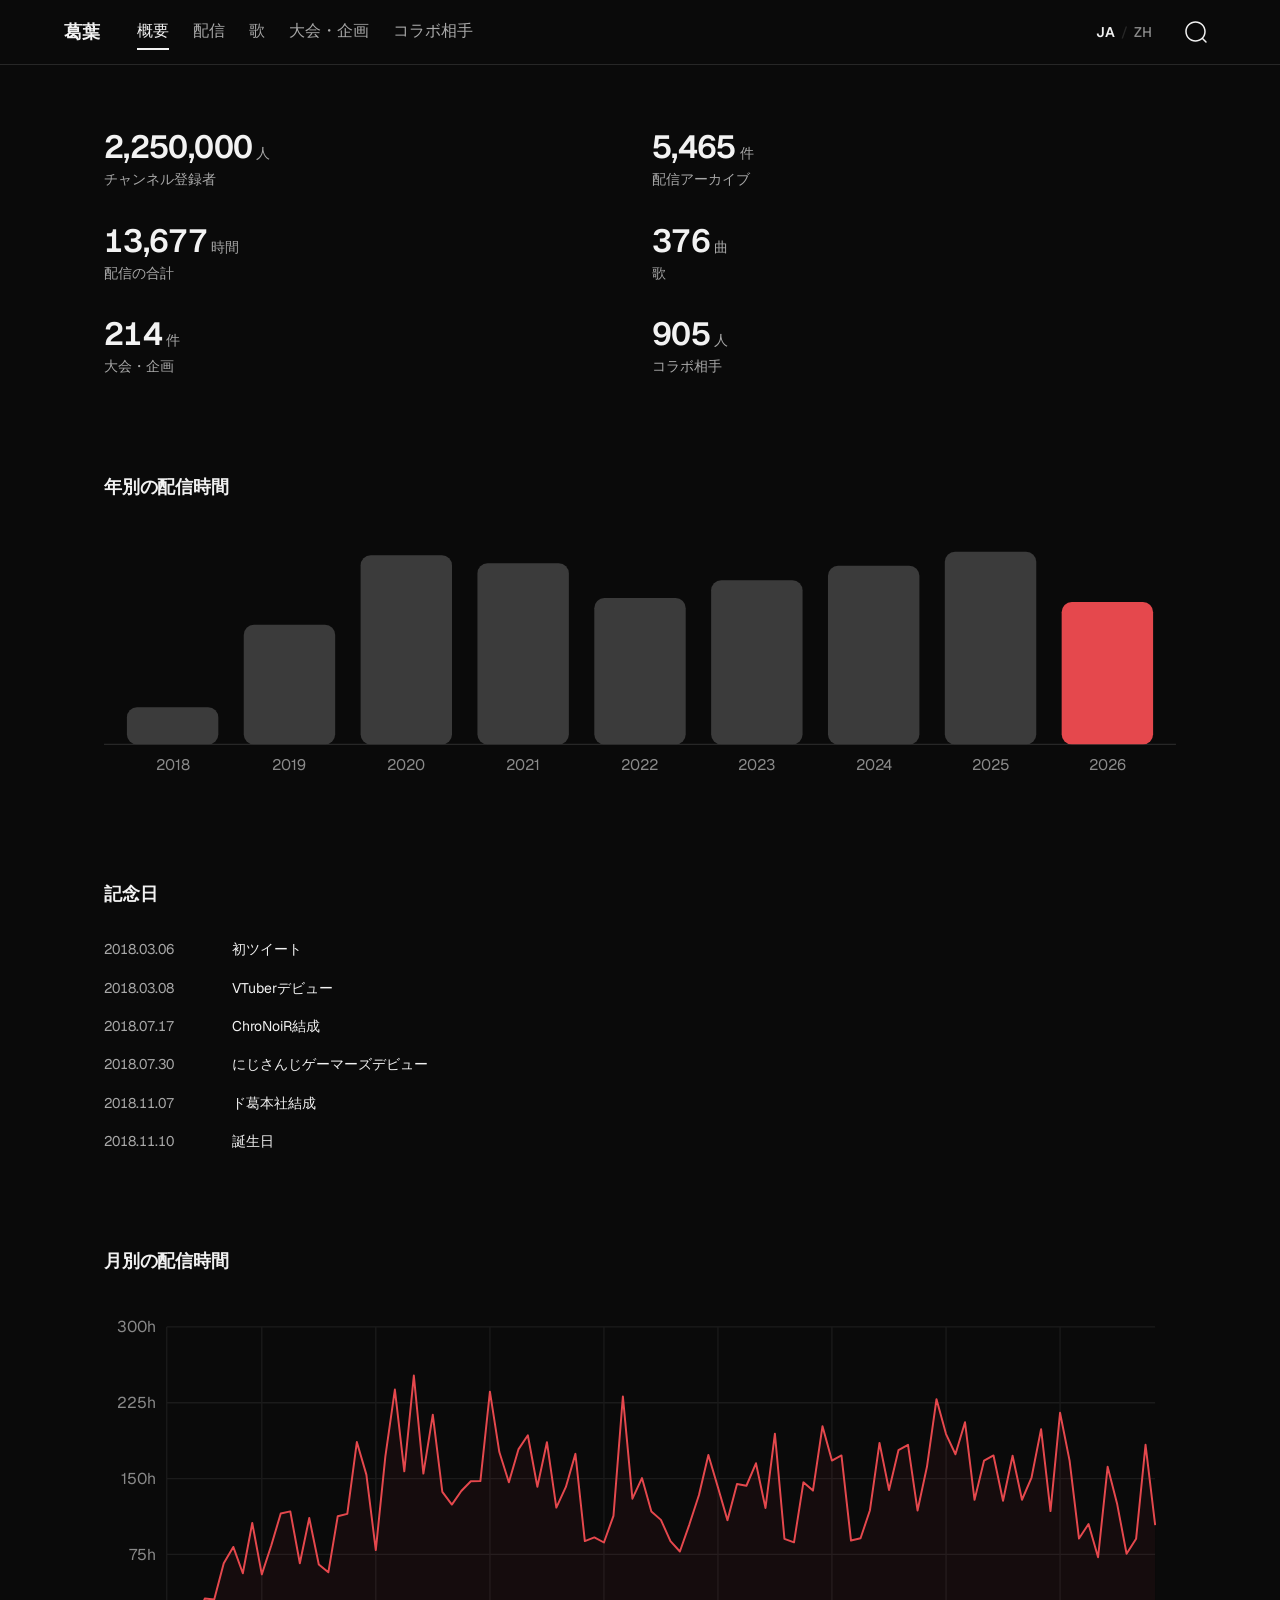
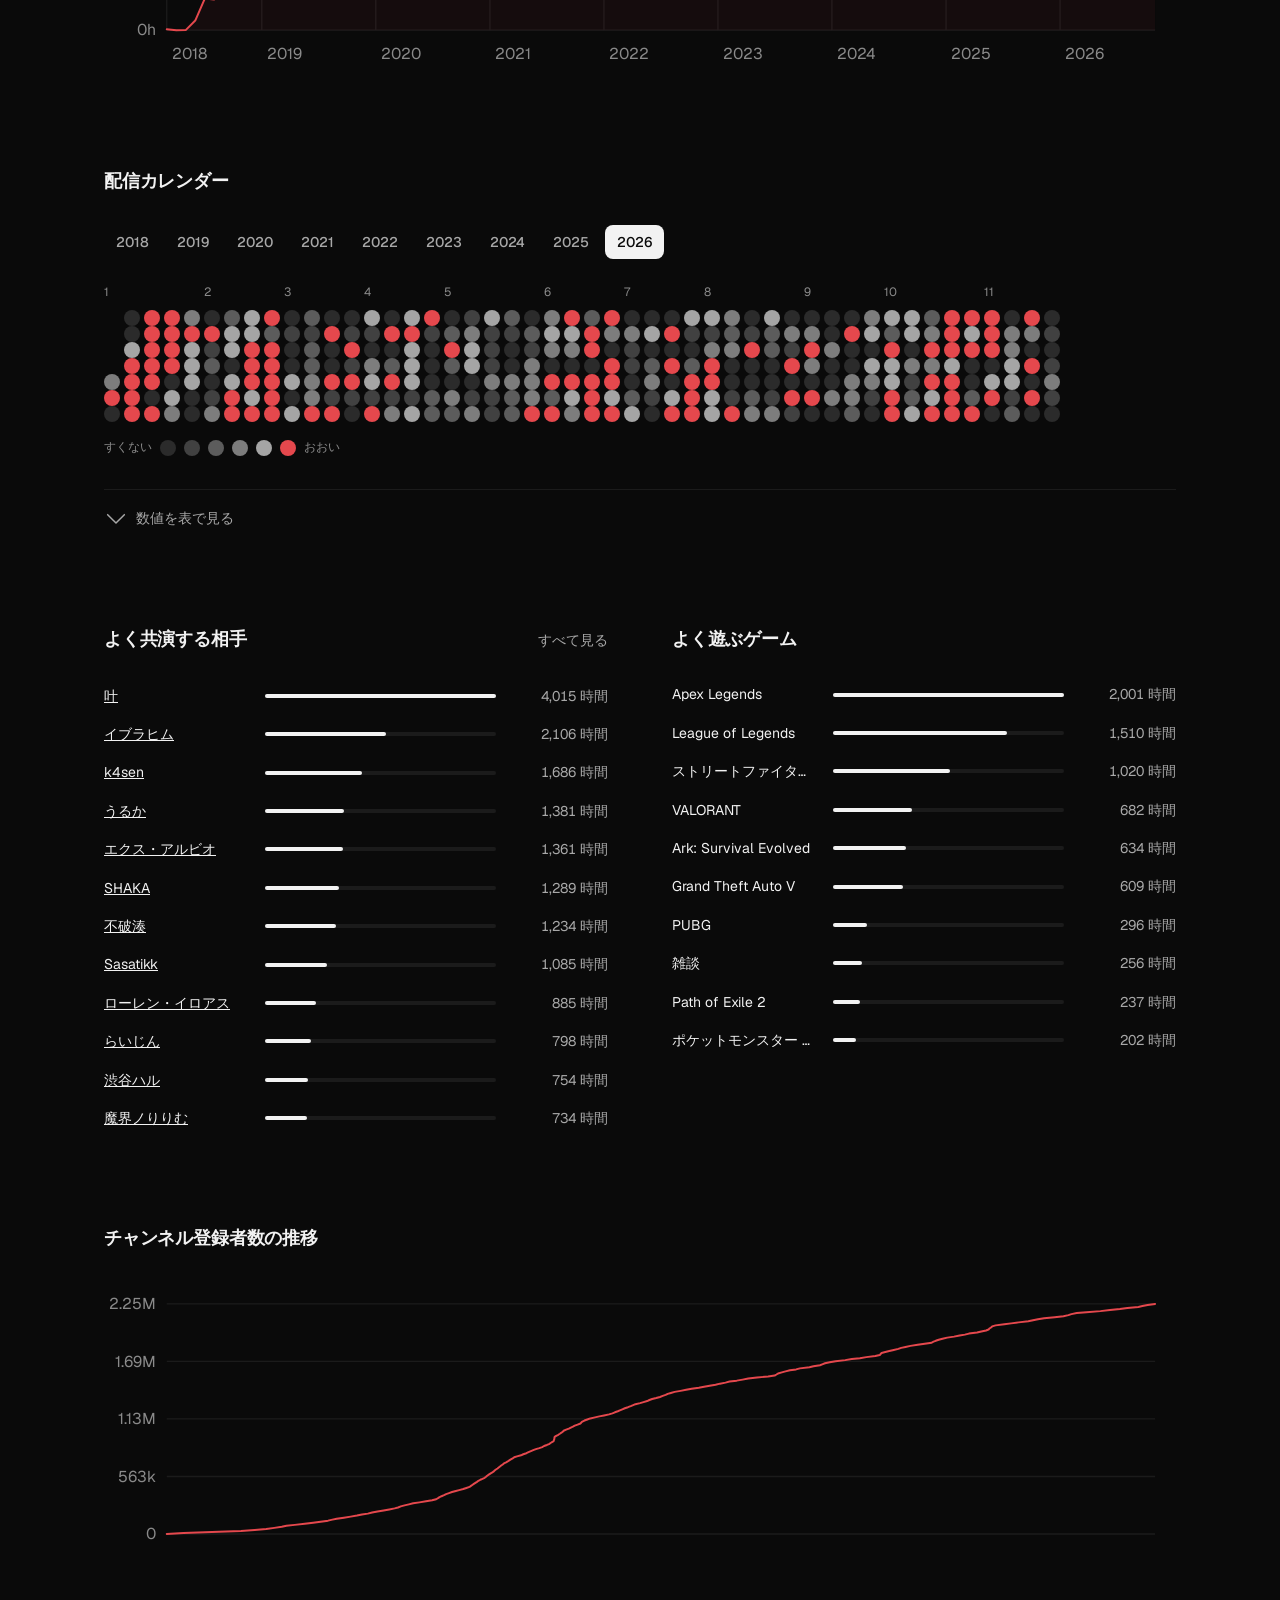
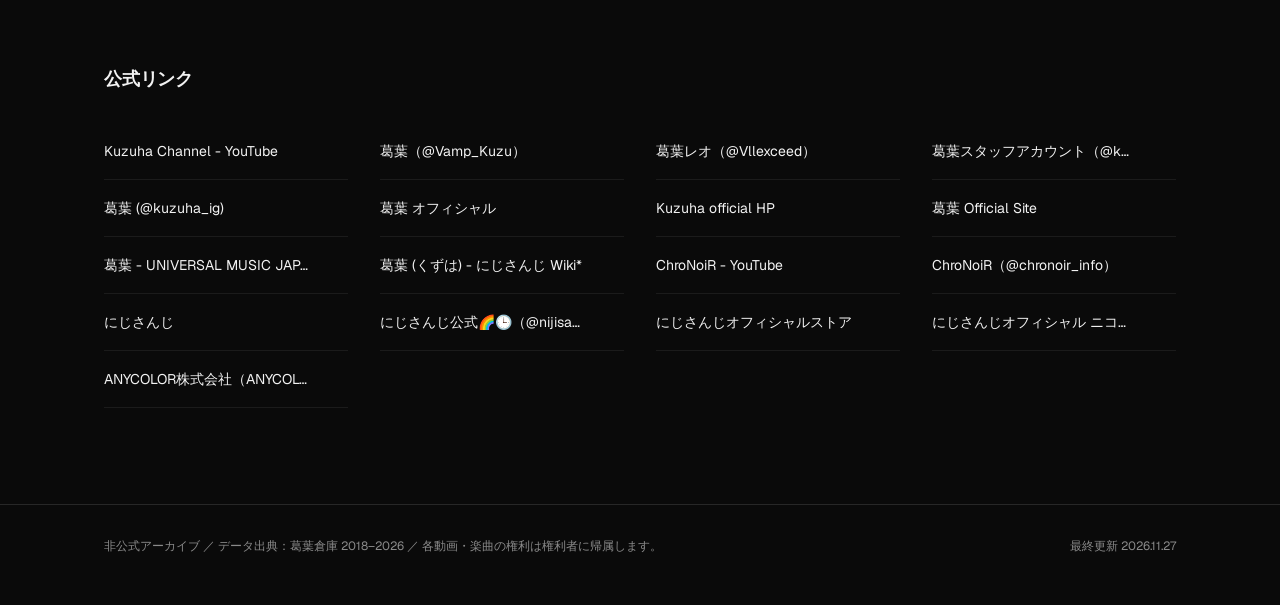
==== commit f29d11b6: "update" ====
--- a/site/index.html
+++ b/site/index.html
@@ -10,7 +10,7 @@
 <meta property="og:description" content="2018–2026 の配信・歌・大会・コラボ相手の記録。">
 <meta property="og:type" content="website">
 <link rel="preload" href="assets/fonts/geist-latin.woff2" as="font" type="font/woff2" crossorigin>
-<link rel="stylesheet" href="assets/css/site.css?v=7">
+<link rel="stylesheet" href="assets/css/site.css?v=8">
 <link rel="icon" href="data:image/svg+xml,%3Csvg xmlns='http://www.w3.org/2000/svg' viewBox='0 0 32 32'%3E%3Crect width='32' height='32' rx='8' fill='%23f2f2f2'/%3E%3Cpath d='M10 9v14h4v-5.4l5.6 5.4H25l-6.9-6.6L24.6 9h-5L14 14.4V9z' fill='%230a0a0a'/%3E%3C/svg%3E">
 </head>
 <body>
@@ -66,47 +66,15 @@
 
 <div class="tooltip" id="tooltip" role="presentation" aria-hidden="true"></div>
 
-<div id="ovf-debug" hidden></div>
-<script>
-  (function () {
-    if (!/[?&]debug=1/.test(location.search)) return;
-    var box = document.getElementById("ovf-debug");
-    function scan() {
-      var de = document.documentElement;
-      var vw = de.clientWidth;
-      var rows = [];
-      var all = document.body.getElementsByTagName("*");
-      for (var i = 0; i < all.length; i++) {
-        var el = all[i];
-        if (el === box || box.contains(el)) continue;
-        var r = el.getBoundingClientRect();
-        if (!r.width && !r.height) continue;
-        if (r.right > vw + 1) {
-          var cls = (el.getAttribute("class") || "").trim().split(/\s+/).join(".");
-          rows.push({ t: el.tagName.toLowerCase() + (cls ? "." + cls : ""), right: Math.round(r.right), w: Math.round(r.width) });
-        }
-      }
-      rows.sort(function (a, b) { return b.right - a.right; });
-      var head = "vw=" + vw + " scrollW=" + de.scrollWidth + " bodyScrollW=" + document.body.scrollWidth + " vv=" + Math.round((window.visualViewport || {}).width || 0);
-      box.textContent = head + "\n" + rows.slice(0, 14).map(function (r) { return r.t + " → right " + r.right + " / w " + r.w; }).join("\n");
-      box.hidden = false;
-    }
-    box.style.cssText = "position:fixed;left:8px;right:8px;bottom:8px;z-index:9999;max-height:42vh;overflow:auto;background:#fff;color:#000;font:12px/1.5 ui-monospace,monospace;padding:8px;border-radius:10px;white-space:pre-wrap;text-align:left";
-    setTimeout(scan, 1500);
-    window.addEventListener("hashchange", function () { setTimeout(scan, 1200); });
-    window.addEventListener("resize", function () { setTimeout(scan, 400); });
-  })();
-</script>
-
-<script src="assets/js/i18n.js?v=7"></script>
-<script src="assets/js/icons.js?v=7"></script>
-<script src="assets/data/meta.js?v=7"></script>
-<script src="assets/data/stats.js?v=7"></script>
-<script src="assets/data/partners.js?v=7"></script>
-<script src="assets/data/songs.js?v=7"></script>
-<script src="assets/data/events.js?v=7"></script>
-<script src="assets/data/goods.js?v=7"></script>
-<script src="assets/js/charts.js?v=7"></script>
-<script src="assets/js/app.js?v=7"></script>
+<script src="assets/js/i18n.js?v=8"></script>
+<script src="assets/js/icons.js?v=8"></script>
+<script src="assets/data/meta.js?v=8"></script>
+<script src="assets/data/stats.js?v=8"></script>
+<script src="assets/data/partners.js?v=8"></script>
+<script src="assets/data/songs.js?v=8"></script>
+<script src="assets/data/events.js?v=8"></script>
+<script src="assets/data/goods.js?v=8"></script>
+<script src="assets/js/charts.js?v=8"></script>
+<script src="assets/js/app.js?v=8"></script>
 </body>
 </html>
--- a/site/assets/css/site.css
+++ b/site/assets/css/site.css
@@ -574,7 +574,6 @@
   padding: 0 var(--s5);
 }
 
-#view,
 .chart,
 .table-wrap,
 .section,
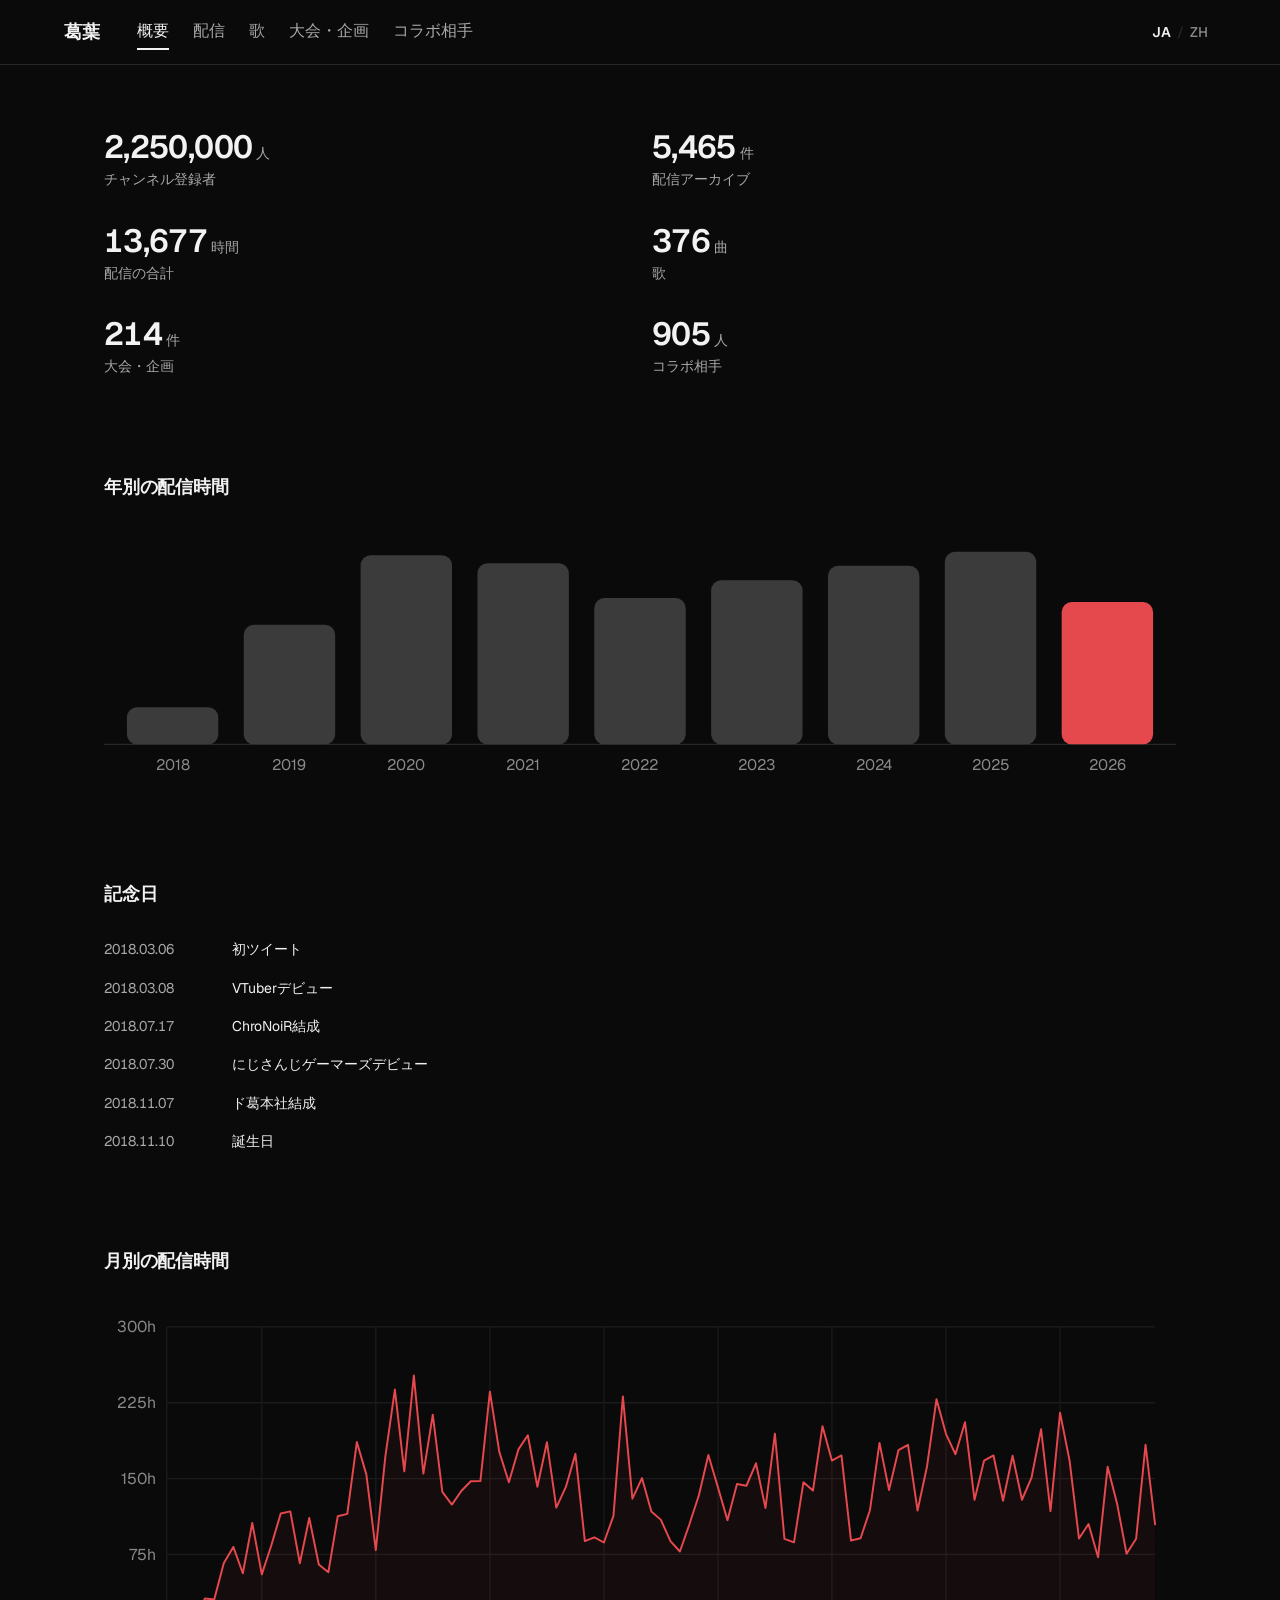
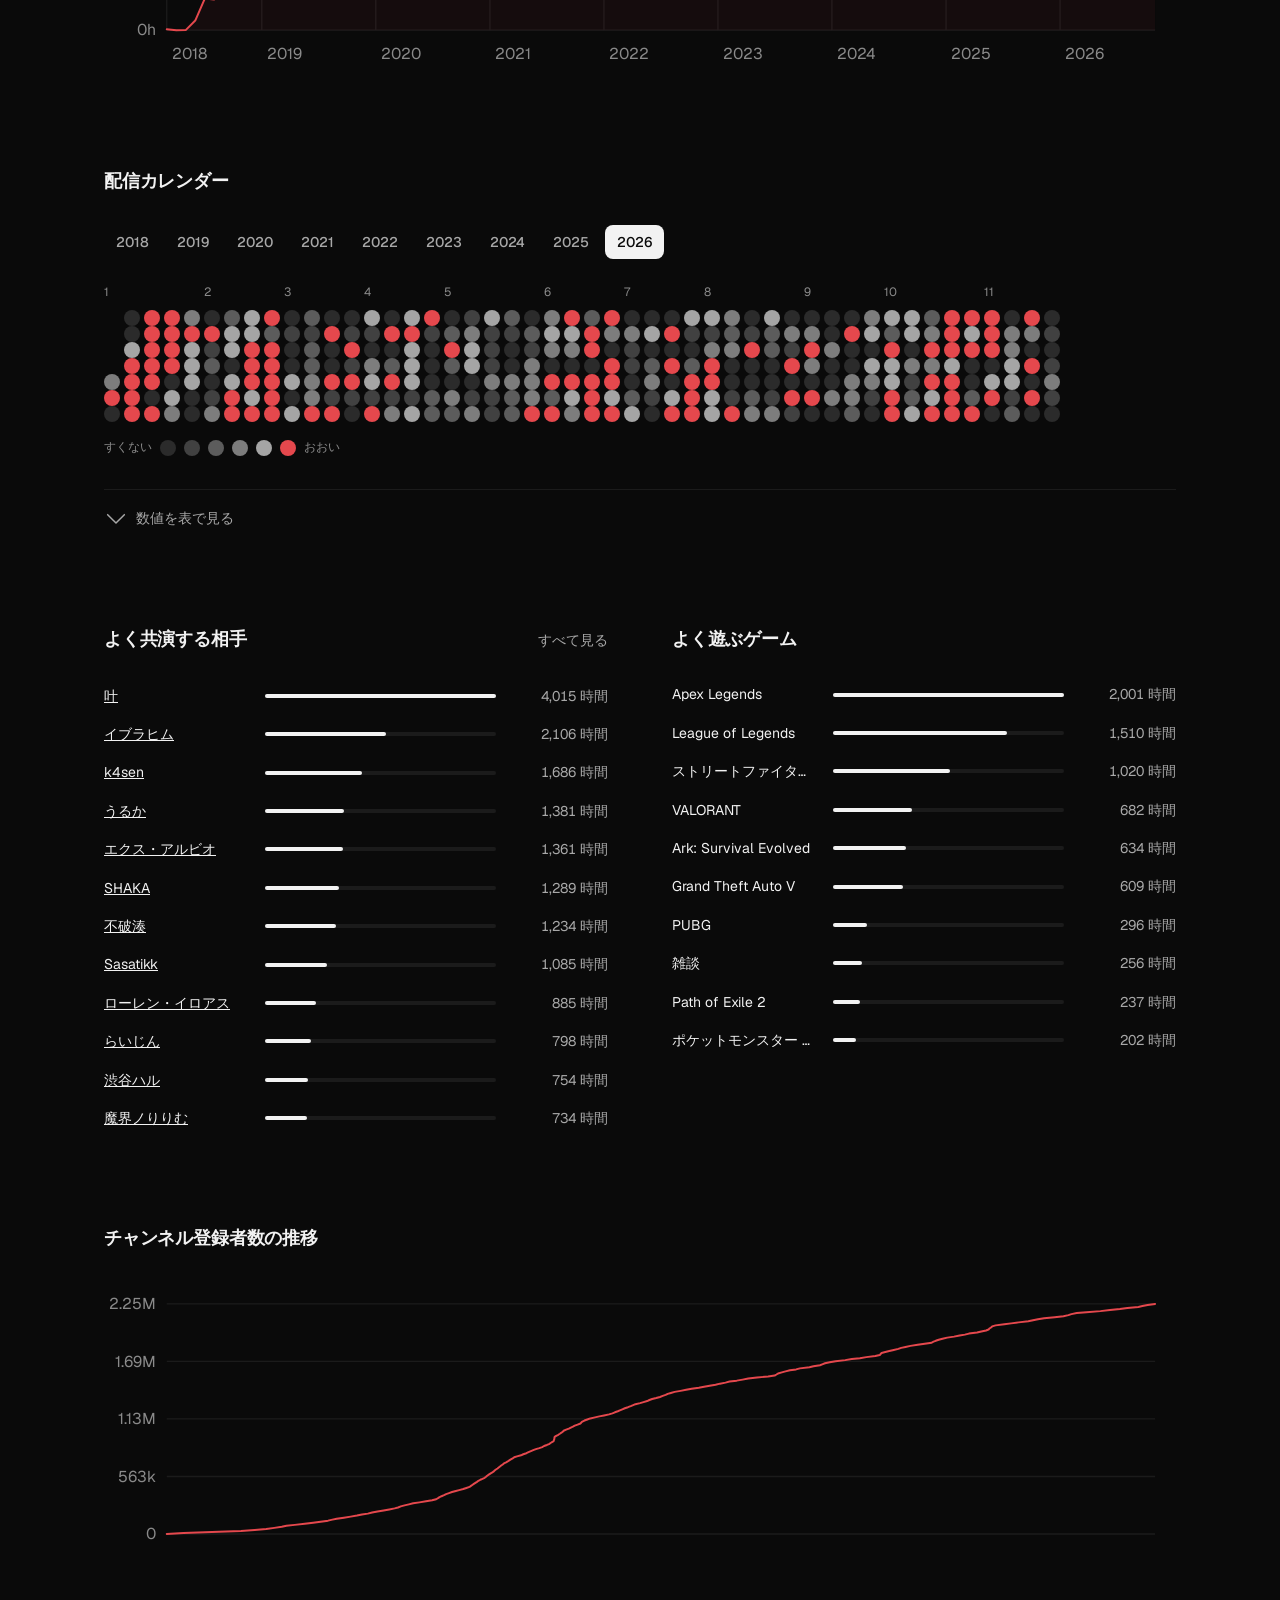
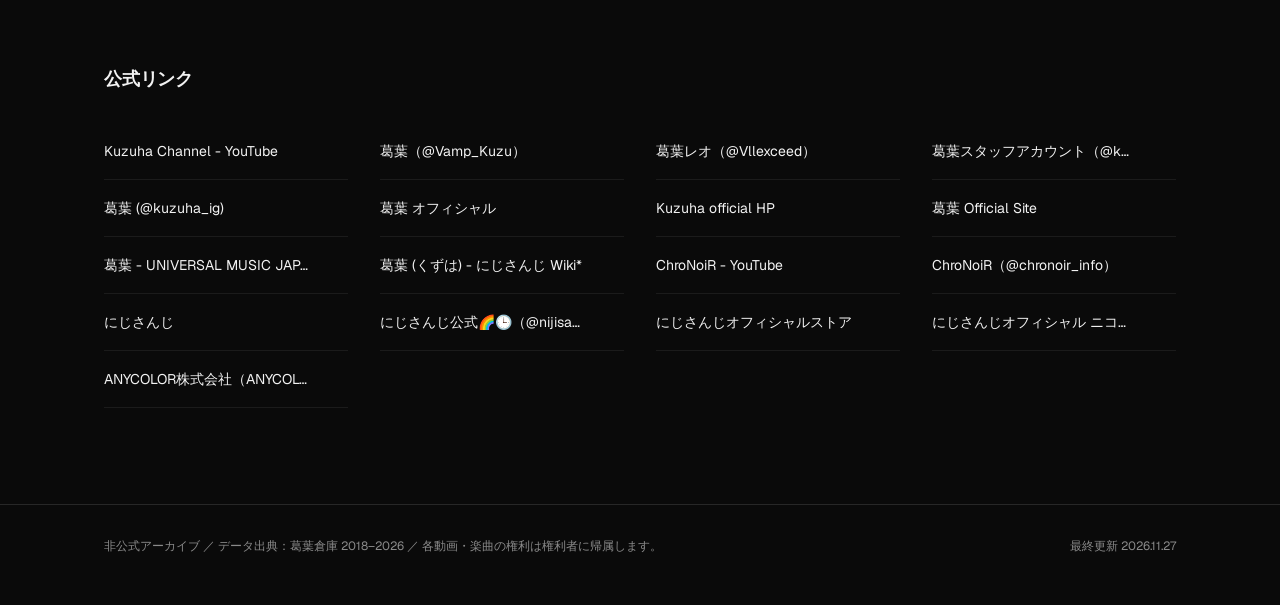
==== commit 1690e7be: "update" ====
--- a/site/index.html
+++ b/site/index.html
@@ -10,7 +10,7 @@
 <meta property="og:description" content="2018–2026 の配信・歌・大会・コラボ相手の記録。">
 <meta property="og:type" content="website">
 <link rel="preload" href="assets/fonts/geist-latin.woff2" as="font" type="font/woff2" crossorigin>
-<link rel="stylesheet" href="assets/css/site.css?v=8">
+<link rel="stylesheet" href="assets/css/site.css?v=10">
 <link rel="icon" href="data:image/svg+xml,%3Csvg xmlns='http://www.w3.org/2000/svg' viewBox='0 0 32 32'%3E%3Crect width='32' height='32' rx='8' fill='%23f2f2f2'/%3E%3Cpath d='M10 9v14h4v-5.4l5.6 5.4H25l-6.9-6.6L24.6 9h-5L14 14.4V9z' fill='%230a0a0a'/%3E%3C/svg%3E">
 </head>
 <body>
@@ -34,15 +34,6 @@
       <button type="button" class="lang-toggle" id="lang-toggle" aria-label="表示言語">
         <span class="lang-opt" data-lang="ja">JA</span><span class="lang-sep" aria-hidden="true">/</span><span class="lang-opt" data-lang="zh">ZH</span>
       </button>
-
-      <div class="search" id="search">
-        <button type="button" class="icon-btn" id="search-toggle" aria-expanded="false" aria-controls="site-search" data-i18n-aria="search.open"></button>
-        <div class="search-box" id="search-box" hidden>
-          <input id="site-search" type="text" data-i18n-placeholder="search.placeholder" data-i18n-aria="search.placeholder" autocomplete="off" spellcheck="false" role="combobox" aria-expanded="false" aria-controls="site-suggest" aria-autocomplete="list">
-          <button type="button" class="icon-btn search-clear" id="site-search-clear" data-i18n-aria="search.clear" hidden></button>
-          <div class="suggest" id="site-suggest" role="listbox" hidden></div>
-        </div>
-      </div>
     </div>
   </div>
 
@@ -66,15 +57,15 @@
 
 <div class="tooltip" id="tooltip" role="presentation" aria-hidden="true"></div>
 
-<script src="assets/js/i18n.js?v=8"></script>
-<script src="assets/js/icons.js?v=8"></script>
-<script src="assets/data/meta.js?v=8"></script>
-<script src="assets/data/stats.js?v=8"></script>
-<script src="assets/data/partners.js?v=8"></script>
-<script src="assets/data/songs.js?v=8"></script>
-<script src="assets/data/events.js?v=8"></script>
-<script src="assets/data/goods.js?v=8"></script>
-<script src="assets/js/charts.js?v=8"></script>
-<script src="assets/js/app.js?v=8"></script>
+<script src="assets/js/i18n.js?v=10"></script>
+<script src="assets/js/icons.js?v=10"></script>
+<script src="assets/data/meta.js?v=10"></script>
+<script src="assets/data/stats.js?v=10"></script>
+<script src="assets/data/partners.js?v=10"></script>
+<script src="assets/data/songs.js?v=10"></script>
+<script src="assets/data/events.js?v=10"></script>
+<script src="assets/data/goods.js?v=10"></script>
+<script src="assets/js/charts.js?v=10"></script>
+<script src="assets/js/app.js?v=10"></script>
 </body>
 </html>
--- a/site/assets/css/site.css
+++ b/site/assets/css/site.css
@@ -302,113 +302,6 @@
 
 body.is-nav-open {
   overflow: hidden;
-}
-
-/* ---------------------------------------------------------------- search */
-
-.search {
-  position: relative;
-  display: flex;
-  align-items: center;
-}
-
-.search-box {
-  display: flex;
-  align-items: center;
-  gap: var(--s2);
-  width: 280px;
-  height: 40px;
-  padding: 0 var(--s2) 0 var(--s3);
-  border: 1px solid var(--line);
-  border-radius: var(--r-md);
-  background: var(--bg);
-}
-
-.search-box[hidden] {
-  display: none;
-}
-
-#site-search {
-  flex: 1;
-  min-width: 0;
-  border: 0;
-  outline: 0;
-  background: none;
-  font-family: var(--font);
-  font-size: 14px;
-  font-weight: 400;
-  color: var(--ink);
-}
-
-#site-search::placeholder {
-  color: var(--ink-3);
-}
-
-.search-clear .icon {
-  width: 24px;
-  height: 24px;
-}
-
-.suggest {
-  position: absolute;
-  top: calc(100% + var(--s2));
-  right: 0;
-  z-index: 60;
-  width: min(420px, calc(100vw - 32px));
-  max-height: min(68vh, 480px);
-  overflow: auto;
-  padding: var(--s2);
-  border: 1px solid var(--line);
-  border-radius: var(--r-lg);
-  background: var(--bg-soft);
-}
-
-.suggest[hidden] {
-  display: none;
-}
-
-.suggest-group {
-  padding: var(--s2) var(--s3) var(--s1);
-  font-size: 12px;
-  color: var(--ink-3);
-}
-
-.suggest-item {
-  display: grid;
-  grid-template-columns: minmax(0, 1fr) auto;
-  gap: 0 var(--s3);
-  width: 100%;
-  padding: var(--s2) var(--s3);
-  border: 0;
-  border-radius: var(--r-sm);
-  background: none;
-  text-align: left;
-  cursor: pointer;
-}
-
-.suggest-item:hover,
-.suggest-item.is-active {
-  background: var(--bg-soft);
-}
-
-.s-label {
-  overflow: hidden;
-  font-size: 14px;
-  color: var(--ink);
-  text-overflow: ellipsis;
-  white-space: nowrap;
-}
-
-.s-sub {
-  grid-column: 1 / -1;
-  font-size: 12px;
-  color: var(--ink-3);
-}
-
-.suggest-note {
-  padding: var(--s2) var(--s3);
-  font-size: 14px;
-  color: var(--ink-2);
 }
 
 /* ------------------------------------------------------------- filter bar */
@@ -1892,24 +1785,6 @@
     gap: var(--s2);
   }
 
-  .search-box {
-    position: fixed;
-    top: calc(var(--header-h) + var(--s2));
-    left: var(--s3);
-    right: var(--s3);
-    width: auto;
-    z-index: 70;
-  }
-
-  .suggest {
-    position: fixed;
-    top: calc(var(--header-h) + var(--s2) + 48px);
-    left: var(--s3);
-    right: var(--s3);
-    width: auto;
-    max-height: 60vh;
-  }
-
   .filter-bar {
     gap: 0;
     padding: 0 var(--s3);
@@ -2132,7 +2007,6 @@
   .site-footer,
   .toolbar,
   .filter-bar,
-  .suggest,
   .card-watch,
   .more-tags,
   .take-play {
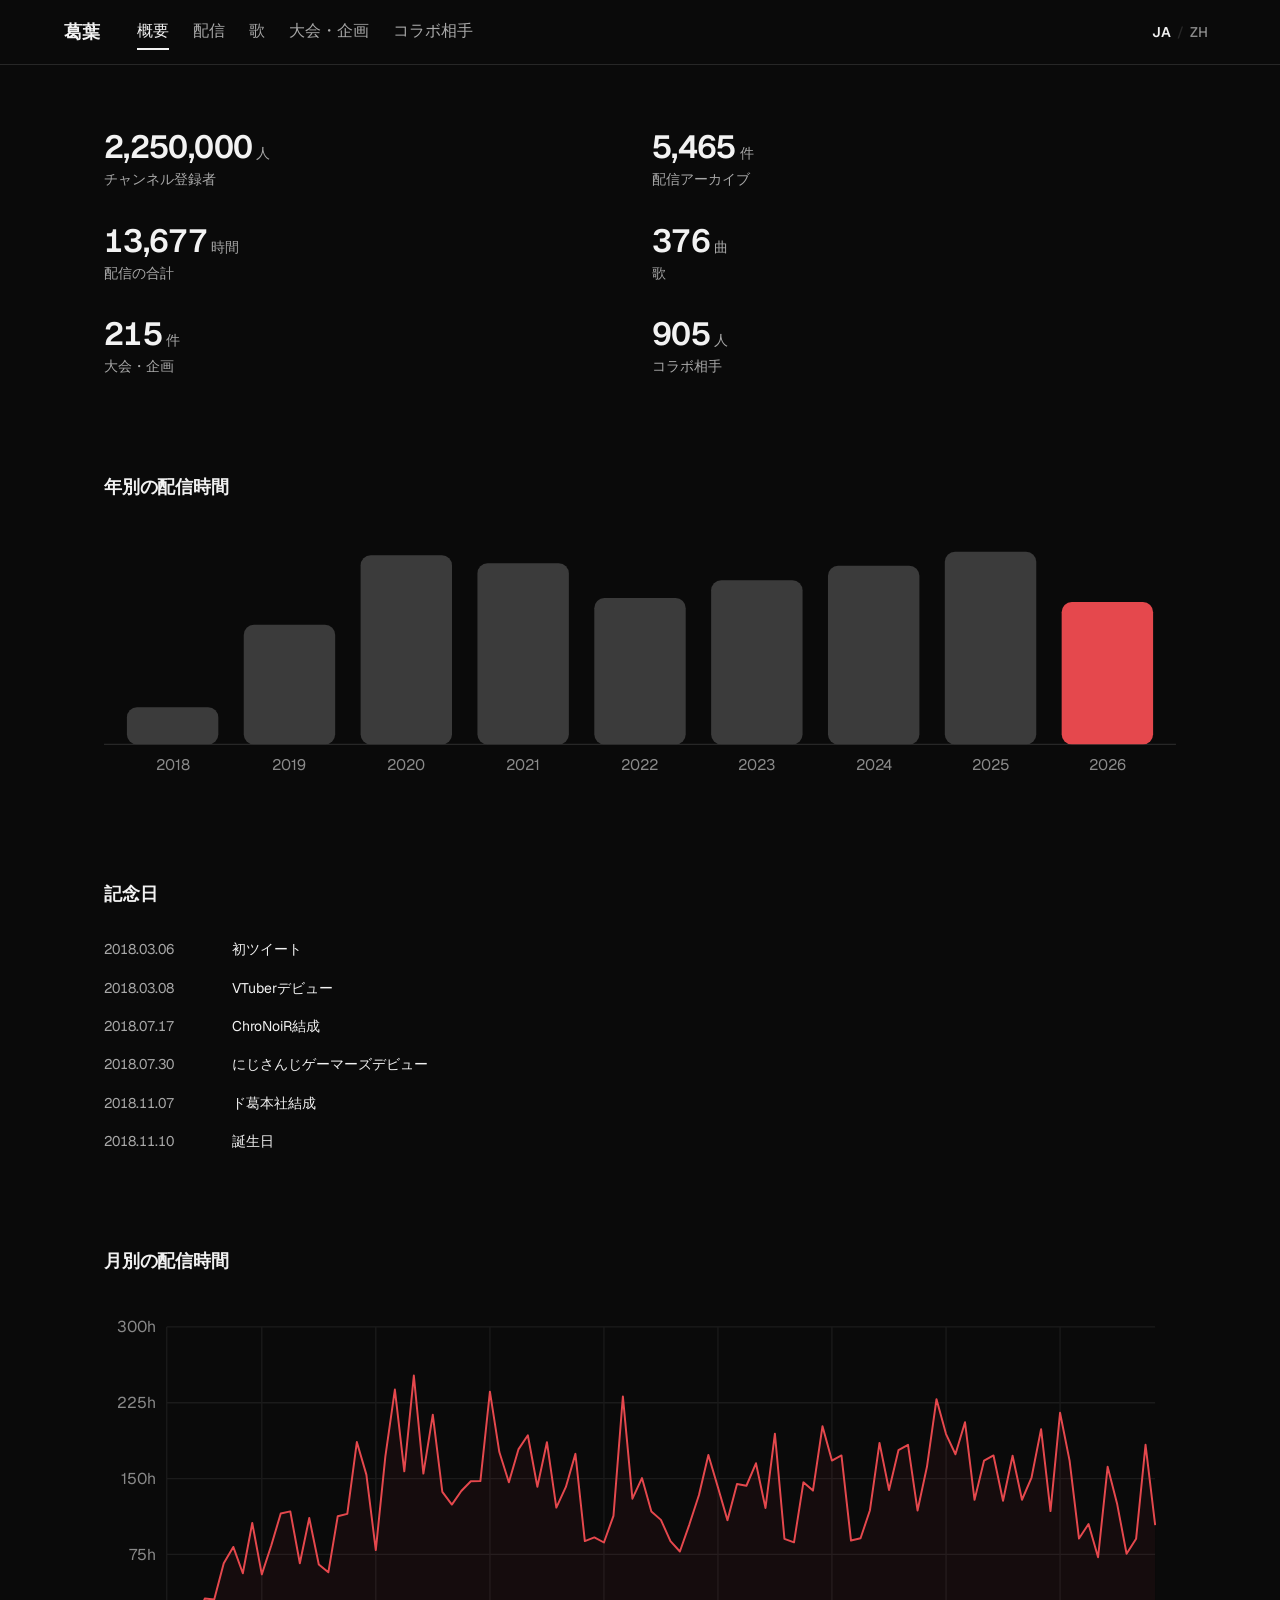
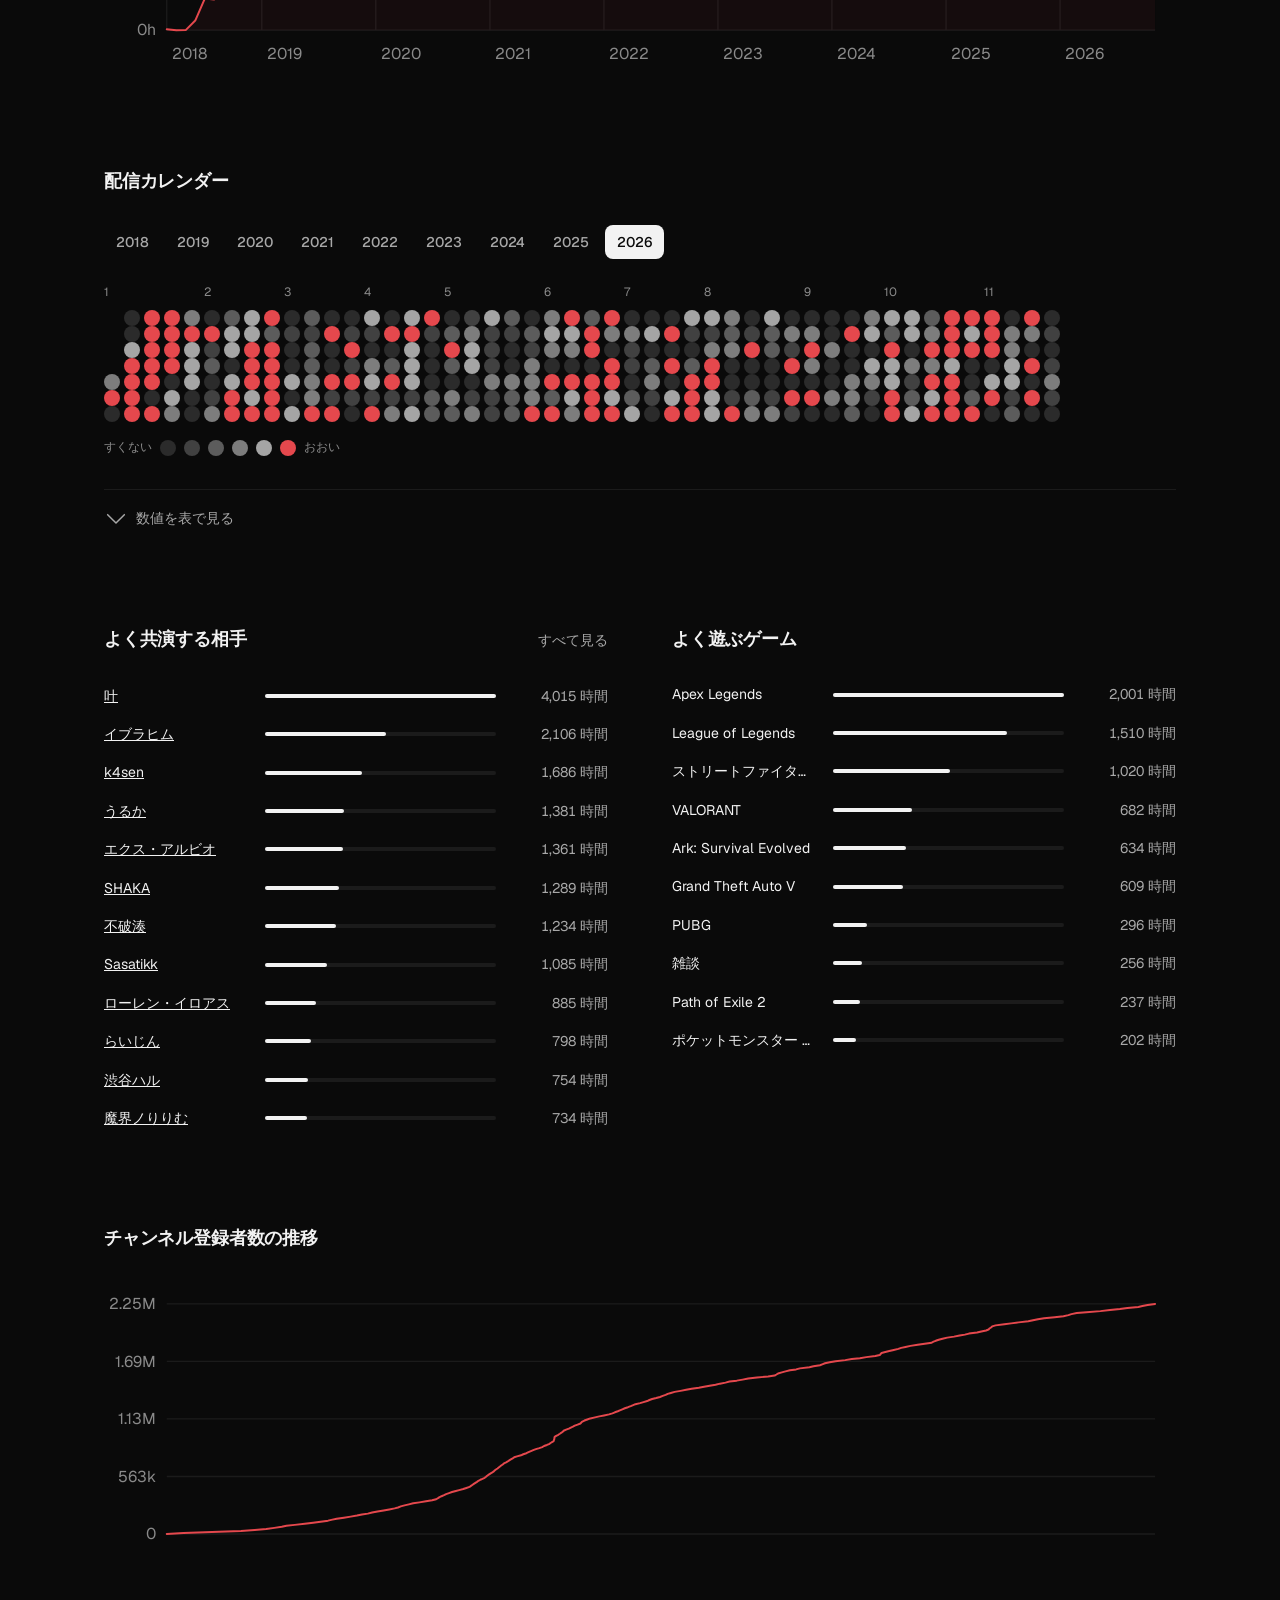
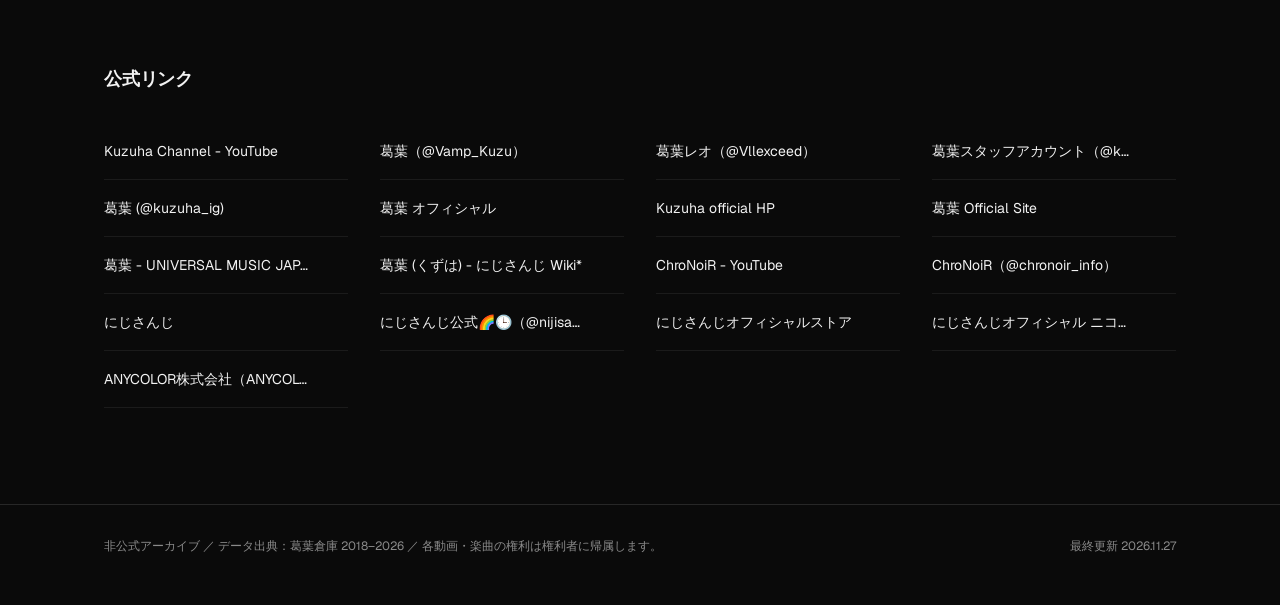
==== commit 706509b7: "2026.11.27" ====
--- a/site/index.html
+++ b/site/index.html
@@ -10,7 +10,7 @@
 <meta property="og:description" content="2018–2026 の配信・歌・大会・コラボ相手の記録。">
 <meta property="og:type" content="website">
 <link rel="preload" href="assets/fonts/geist-latin.woff2" as="font" type="font/woff2" crossorigin>
-<link rel="stylesheet" href="assets/css/site.css?v=10">
+<link rel="stylesheet" href="assets/css/site.css?v=15">
 <link rel="icon" href="data:image/svg+xml,%3Csvg xmlns='http://www.w3.org/2000/svg' viewBox='0 0 32 32'%3E%3Crect width='32' height='32' rx='8' fill='%23f2f2f2'/%3E%3Cpath d='M10 9v14h4v-5.4l5.6 5.4H25l-6.9-6.6L24.6 9h-5L14 14.4V9z' fill='%230a0a0a'/%3E%3C/svg%3E">
 </head>
 <body>
@@ -57,15 +57,15 @@
 
 <div class="tooltip" id="tooltip" role="presentation" aria-hidden="true"></div>
 
-<script src="assets/js/i18n.js?v=10"></script>
-<script src="assets/js/icons.js?v=10"></script>
-<script src="assets/data/meta.js?v=10"></script>
-<script src="assets/data/stats.js?v=10"></script>
-<script src="assets/data/partners.js?v=10"></script>
-<script src="assets/data/songs.js?v=10"></script>
-<script src="assets/data/events.js?v=10"></script>
-<script src="assets/data/goods.js?v=10"></script>
-<script src="assets/js/charts.js?v=10"></script>
-<script src="assets/js/app.js?v=10"></script>
+<script src="assets/js/i18n.js?v=15"></script>
+<script src="assets/js/icons.js?v=15"></script>
+<script src="assets/data/meta.js?v=15"></script>
+<script src="assets/data/stats.js?v=15"></script>
+<script src="assets/data/partners.js?v=15"></script>
+<script src="assets/data/songs.js?v=15"></script>
+<script src="assets/data/events.js?v=15"></script>
+<script src="assets/data/goods.js?v=15"></script>
+<script src="assets/js/charts.js?v=15"></script>
+<script src="assets/js/app.js?v=15"></script>
 </body>
 </html>
--- a/site/assets/css/site.css
+++ b/site/assets/css/site.css
@@ -925,6 +925,71 @@
 
 .record:last-child {
   border-bottom: 0;
+}
+
+/* goods rows: date + og:image thumb + content */
+.record.has-thumb {
+  grid-template-columns: 96px 64px minmax(0, 1fr);
+}
+
+.record-thumb {
+  grid-column: 2;
+  grid-row: 1;
+  width: 64px;
+  height: 64px;
+  border-radius: var(--r-sm);
+  overflow: hidden;
+  background: var(--bg-strong);
+  flex: none;
+}
+
+.record-thumb img {
+  display: block;
+  width: 100%;
+  height: 100%;
+  object-fit: cover;
+}
+
+.record-thumb.is-empty {
+  background: var(--bg-strong);
+}
+
+.record.has-thumb .record-main {
+  grid-column: 3;
+}
+
+.record.has-thumb .record-sub {
+  grid-column: 3;
+}
+
+@media (max-width: 767px) {
+  .record.has-thumb {
+    grid-template-columns: 48px minmax(0, 1fr);
+    column-gap: var(--s3);
+    row-gap: var(--s2);
+  }
+
+  .record.has-thumb .record-date {
+    grid-column: 1 / -1;
+    grid-row: 1;
+  }
+
+  .record-thumb {
+    grid-column: 1;
+    grid-row: 2;
+    width: 48px;
+    height: 48px;
+  }
+
+  .record.has-thumb .record-main {
+    grid-column: 2;
+    grid-row: 2;
+  }
+
+  .record.has-thumb .record-sub {
+    grid-column: 1 / -1;
+    grid-row: 3;
+  }
 }
 
 .record-date {
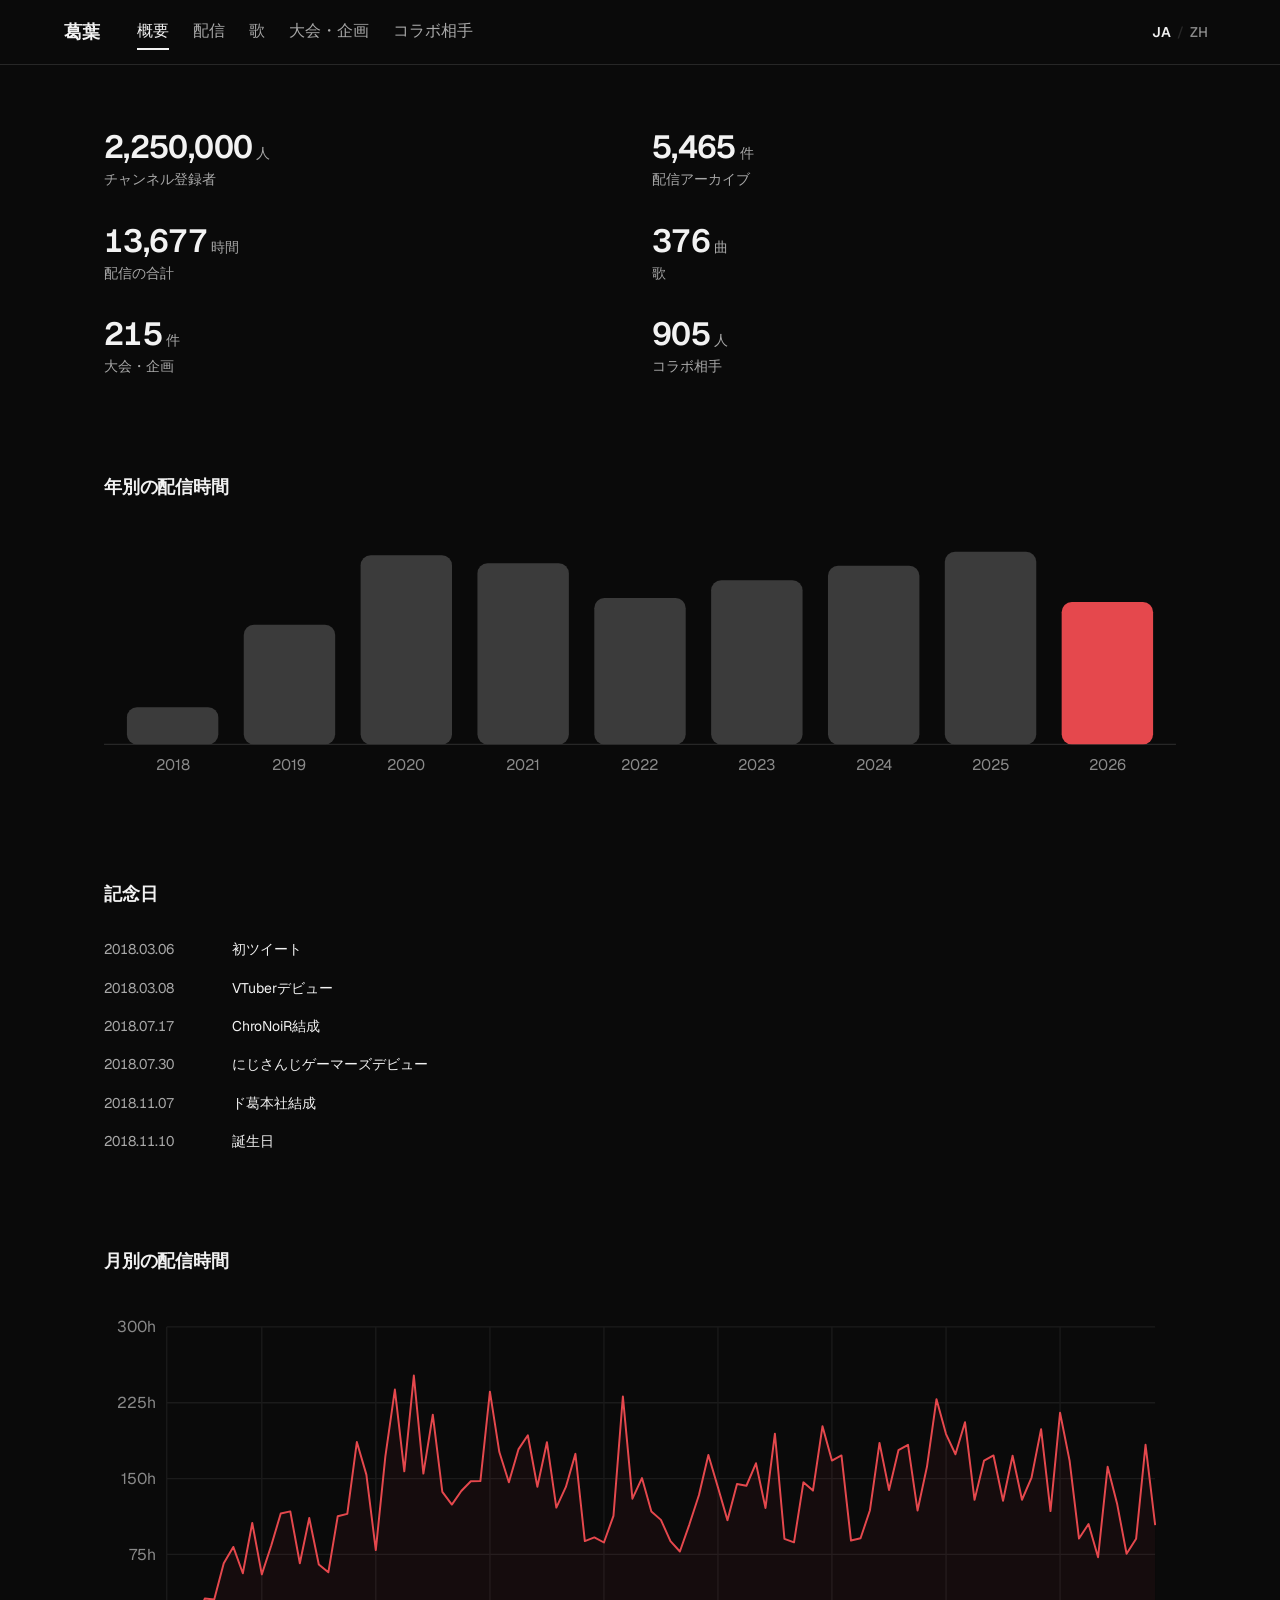
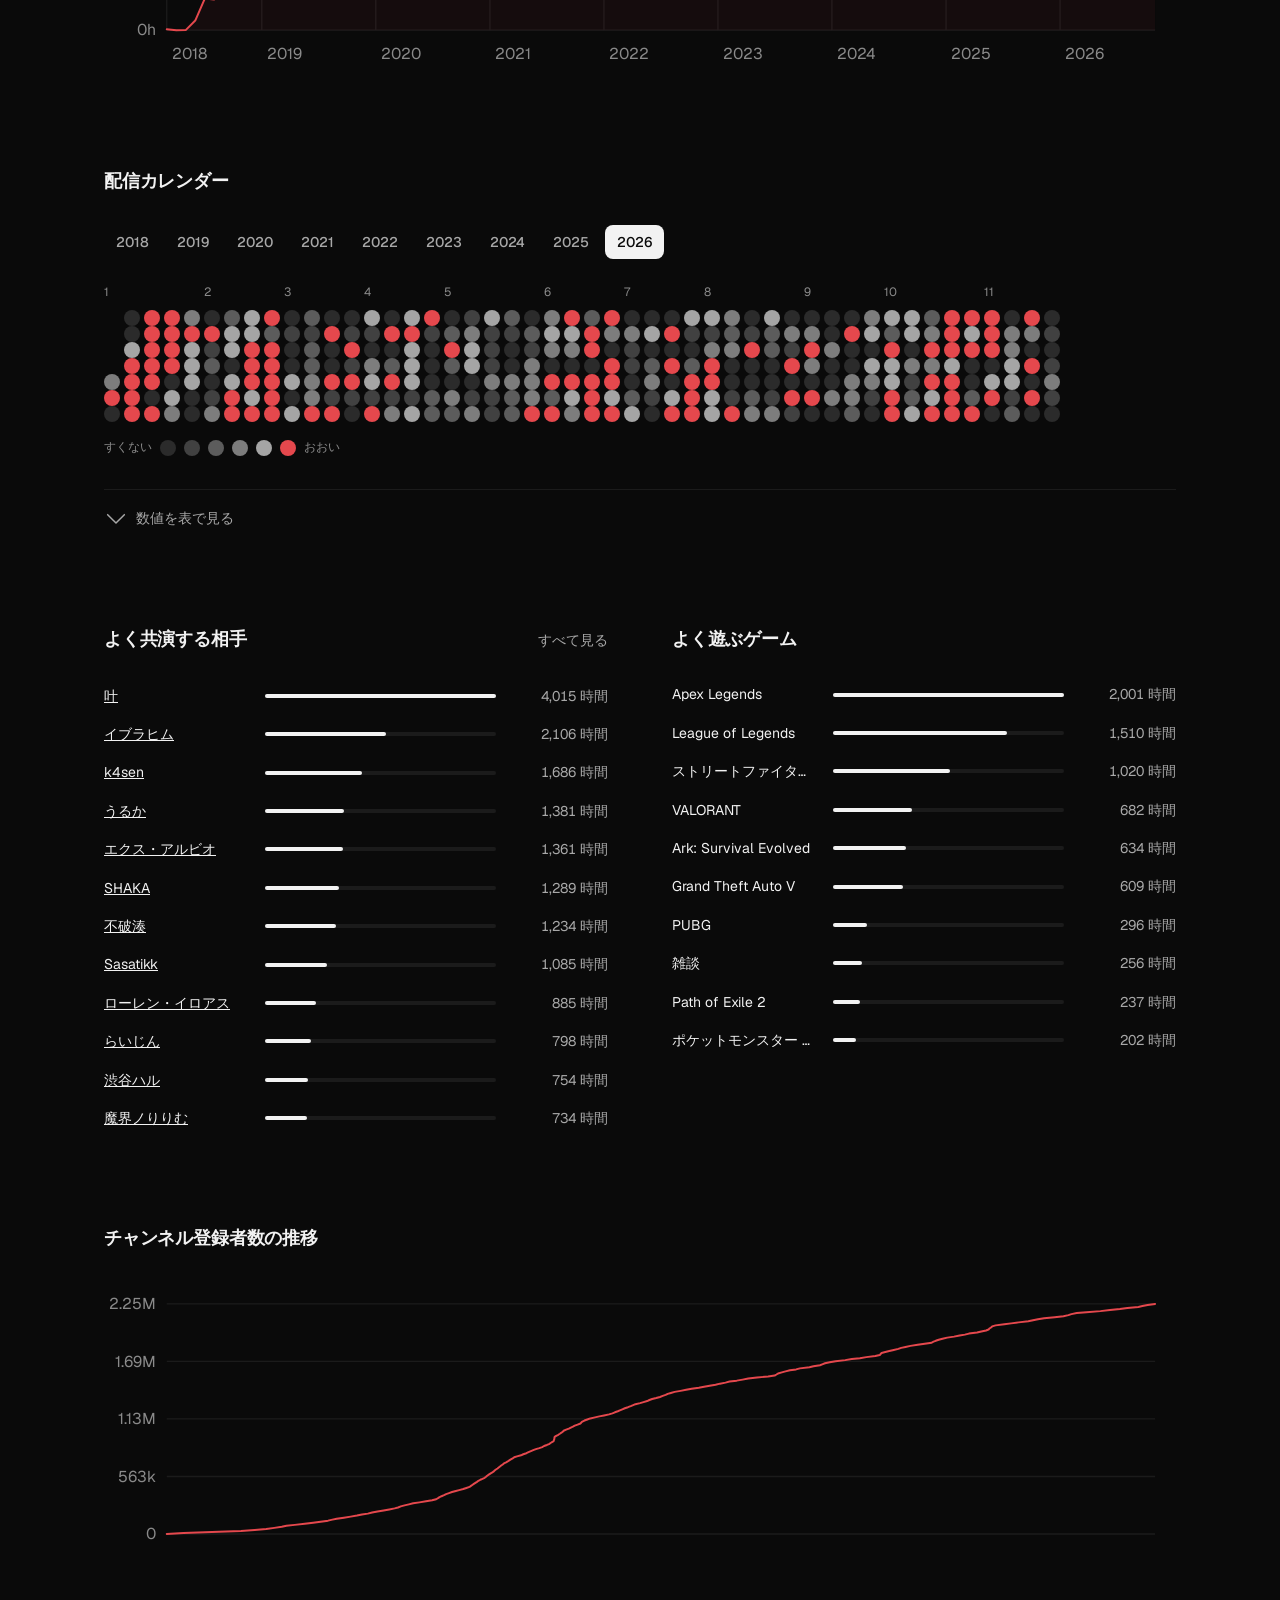
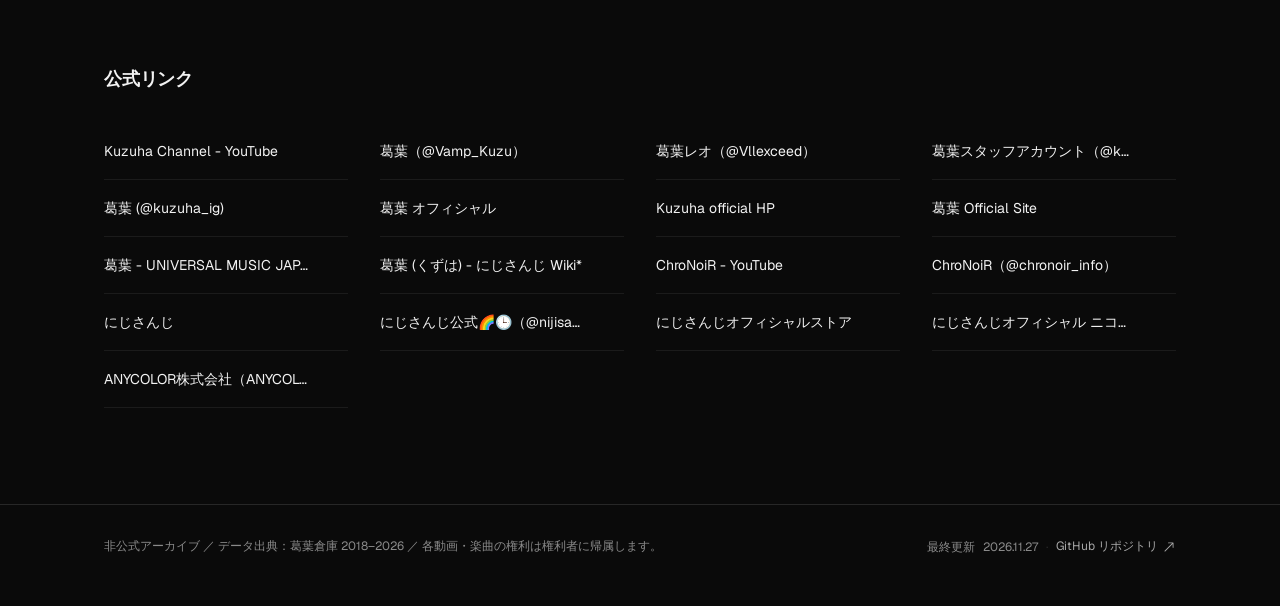
==== commit cfbca8d9: "2026.11.27" ====
--- a/site/index.html
+++ b/site/index.html
@@ -10,7 +10,7 @@
 <meta property="og:description" content="2018–2026 の配信・歌・大会・コラボ相手の記録。">
 <meta property="og:type" content="website">
 <link rel="preload" href="assets/fonts/geist-latin.woff2" as="font" type="font/woff2" crossorigin>
-<link rel="stylesheet" href="assets/css/site.css?v=15">
+<link rel="stylesheet" href="assets/css/site.css?v=16">
 <link rel="icon" href="data:image/svg+xml,%3Csvg xmlns='http://www.w3.org/2000/svg' viewBox='0 0 32 32'%3E%3Crect width='32' height='32' rx='8' fill='%23f2f2f2'/%3E%3Cpath d='M10 9v14h4v-5.4l5.6 5.4H25l-6.9-6.6L24.6 9h-5L14 14.4V9z' fill='%230a0a0a'/%3E%3C/svg%3E">
 </head>
 <body>
@@ -49,7 +49,13 @@
 <footer class="site-footer">
   <div class="footer-inner">
     <p data-i18n="footer.note">非公式アーカイブ ／ データ出典：葛葉倉庫 2018–2026 ／ 各動画・楽曲の権利は権利者に帰属します。</p>
-    <p><span data-i18n="footer.updated">最終更新</span> <span id="build-date">—</span></p>
+    <p class="footer-meta">
+      <span data-i18n="footer.updated">最終更新</span> <span id="build-date">—</span>
+      <span class="footer-sep" aria-hidden="true">·</span>
+      <a class="footer-link" href="https://github.com/onayaaa/KZHREPO" target="_blank" rel="noopener">
+        <span data-i18n="footer.repo">GitHub リポジトリ</span><span class="footer-ext" id="footer-ext" aria-hidden="true"></span>
+      </a>
+    </p>
   </div>
 </footer>
 
@@ -57,15 +63,15 @@
 
 <div class="tooltip" id="tooltip" role="presentation" aria-hidden="true"></div>
 
-<script src="assets/js/i18n.js?v=15"></script>
-<script src="assets/js/icons.js?v=15"></script>
-<script src="assets/data/meta.js?v=15"></script>
-<script src="assets/data/stats.js?v=15"></script>
-<script src="assets/data/partners.js?v=15"></script>
-<script src="assets/data/songs.js?v=15"></script>
-<script src="assets/data/events.js?v=15"></script>
-<script src="assets/data/goods.js?v=15"></script>
-<script src="assets/js/charts.js?v=15"></script>
-<script src="assets/js/app.js?v=15"></script>
+<script src="assets/js/i18n.js?v=16"></script>
+<script src="assets/js/icons.js?v=16"></script>
+<script src="assets/data/meta.js?v=16"></script>
+<script src="assets/data/stats.js?v=16"></script>
+<script src="assets/data/partners.js?v=16"></script>
+<script src="assets/data/songs.js?v=16"></script>
+<script src="assets/data/events.js?v=16"></script>
+<script src="assets/data/goods.js?v=16"></script>
+<script src="assets/js/charts.js?v=16"></script>
+<script src="assets/js/app.js?v=16"></script>
 </body>
 </html>
--- a/site/assets/css/site.css
+++ b/site/assets/css/site.css
@@ -1734,6 +1734,43 @@
   padding: var(--s6) var(--s5) var(--s7);
   font-size: 12px;
   color: var(--ink-3);
+}
+
+.footer-meta {
+  display: flex;
+  align-items: center;
+  flex-wrap: wrap;
+  gap: var(--s2);
+}
+
+.footer-sep {
+  color: var(--line);
+}
+
+.footer-link {
+  display: inline-flex;
+  align-items: center;
+  gap: var(--s1);
+  color: var(--ink-2);
+  text-decoration: none;
+  border-bottom: 1px solid transparent;
+  transition: color 0.15s var(--ease), border-color 0.15s var(--ease);
+}
+
+.footer-link:hover {
+  color: var(--ink);
+  border-bottom-color: var(--line);
+}
+
+.footer-link:focus-visible {
+  outline: 2px solid var(--ring);
+  outline-offset: 2px;
+  color: var(--ink);
+}
+
+.footer-link .icon {
+  width: 14px;
+  height: 14px;
 }
 
 .noscript {
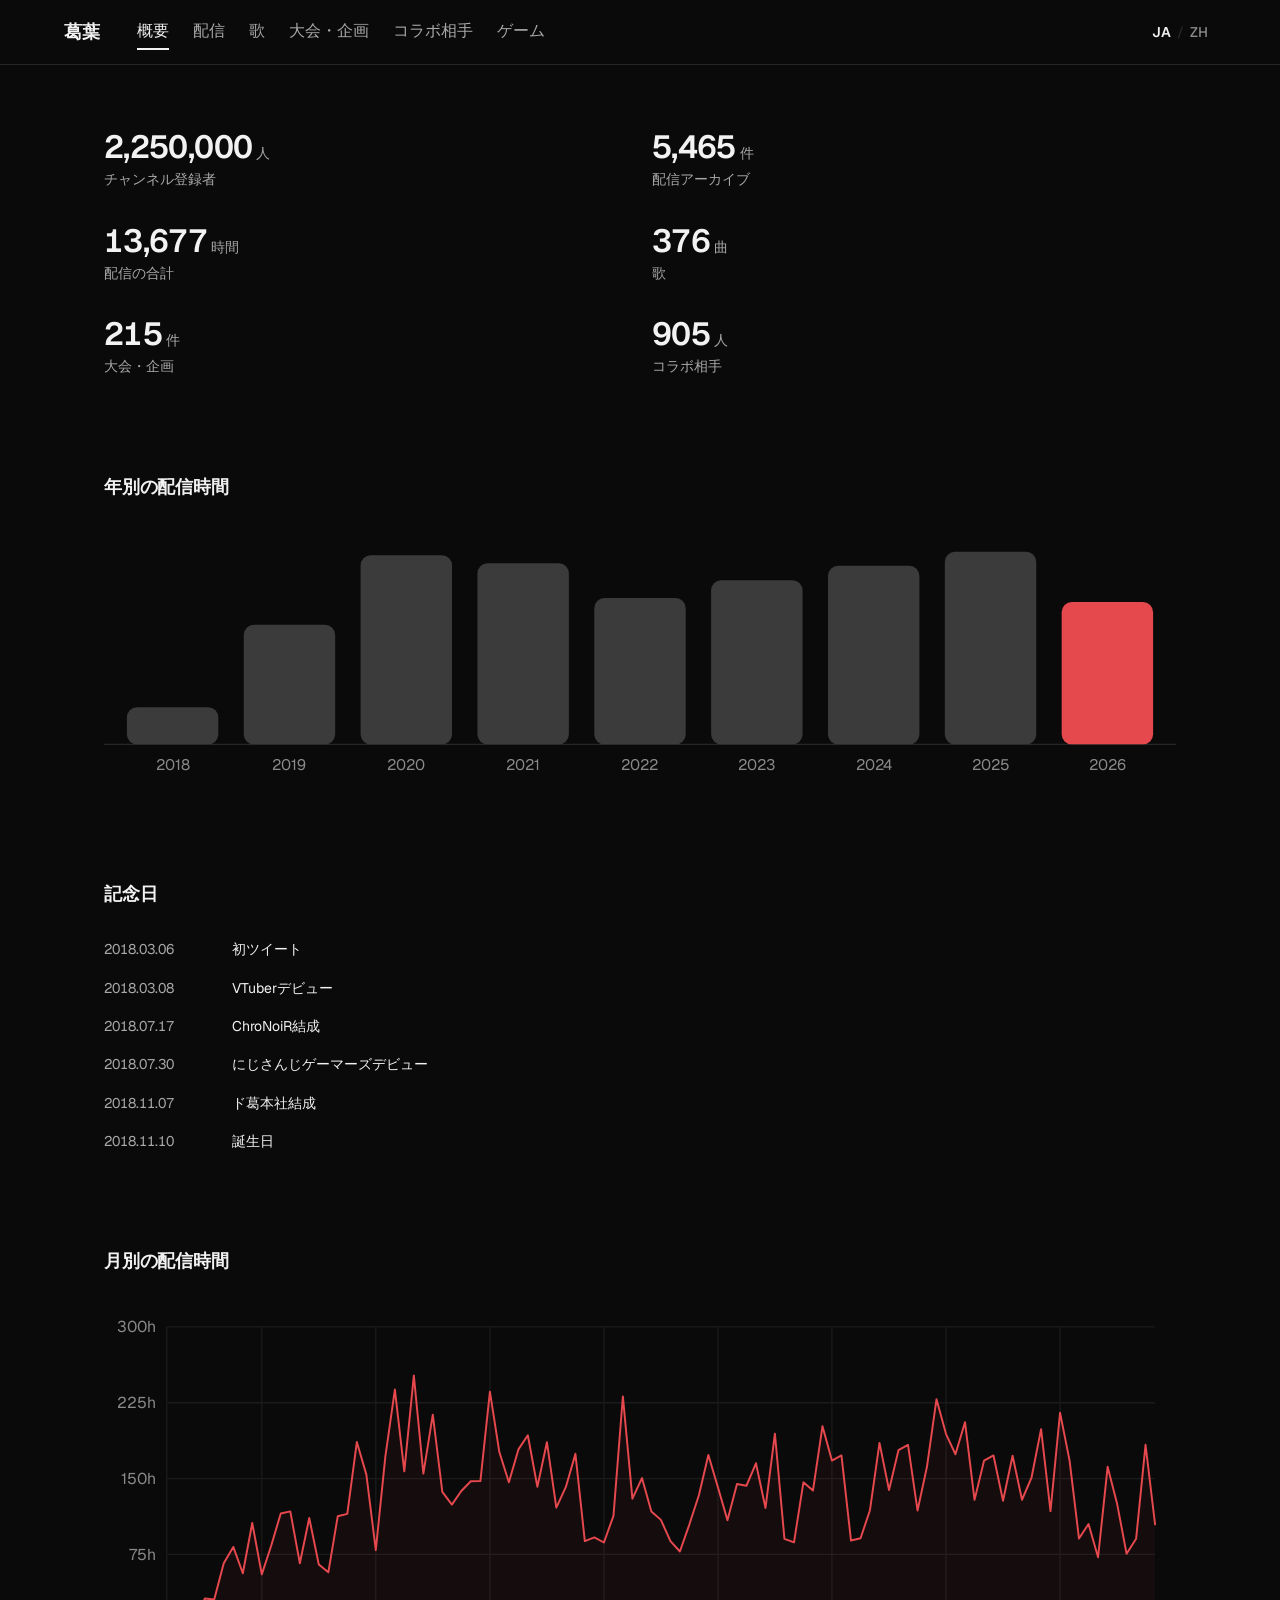
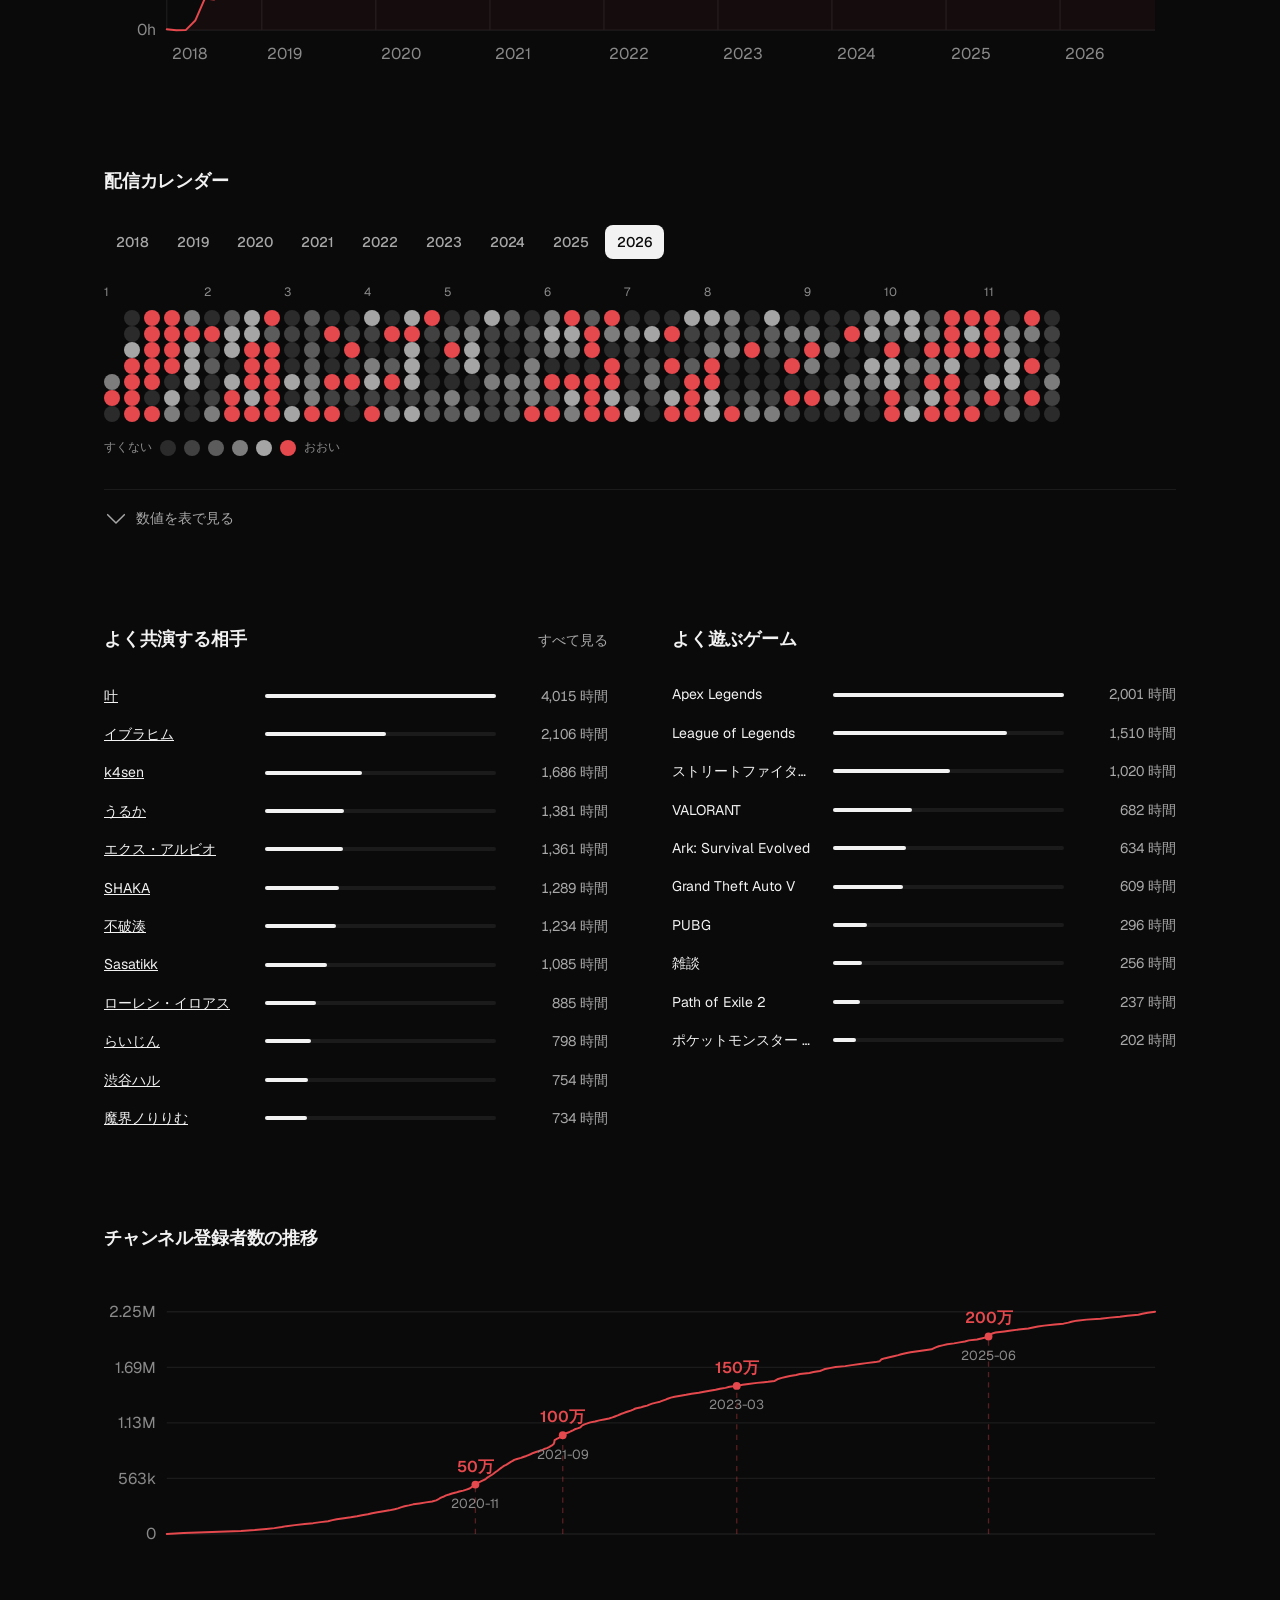
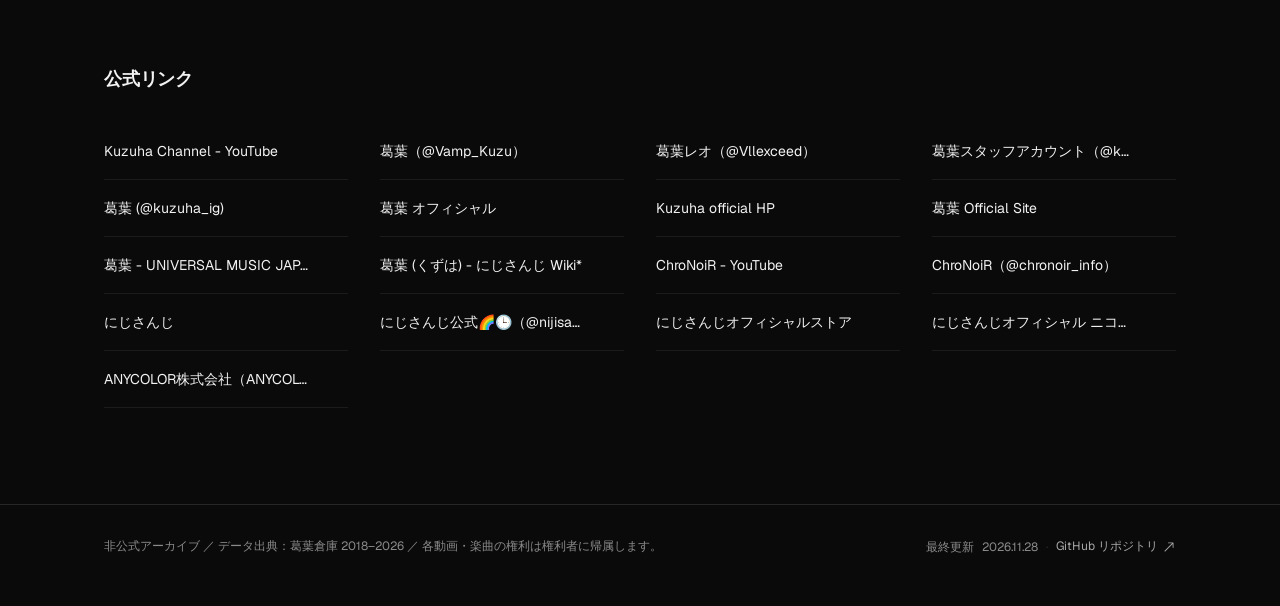
==== commit 3532615d: "update" ====
--- a/site/index.html
+++ b/site/index.html
@@ -10,7 +10,7 @@
 <meta property="og:description" content="2018–2026 の配信・歌・大会・コラボ相手の記録。">
 <meta property="og:type" content="website">
 <link rel="preload" href="assets/fonts/geist-latin.woff2" as="font" type="font/woff2" crossorigin>
-<link rel="stylesheet" href="assets/css/site.css?v=16">
+<link rel="stylesheet" href="assets/css/site.css?v=20">
 <link rel="icon" href="data:image/svg+xml,%3Csvg xmlns='http://www.w3.org/2000/svg' viewBox='0 0 32 32'%3E%3Crect width='32' height='32' rx='8' fill='%23f2f2f2'/%3E%3Cpath d='M10 9v14h4v-5.4l5.6 5.4H25l-6.9-6.6L24.6 9h-5L14 14.4V9z' fill='%230a0a0a'/%3E%3C/svg%3E">
 </head>
 <body>
@@ -28,6 +28,7 @@
       <a href="#/songs" data-nav="songs" data-i18n="nav.songs">歌</a>
       <a href="#/events" data-nav="events" data-i18n="nav.events">大会・企画</a>
       <a href="#/collabs" data-nav="collabs" data-i18n="nav.collabs">コラボ相手</a>
+      <a href="#/games" data-nav="games" data-i18n="nav.games">ゲーム</a>
     </nav>
 
     <div class="header-tools">
@@ -63,15 +64,16 @@
 
 <div class="tooltip" id="tooltip" role="presentation" aria-hidden="true"></div>
 
-<script src="assets/js/i18n.js?v=16"></script>
-<script src="assets/js/icons.js?v=16"></script>
-<script src="assets/data/meta.js?v=16"></script>
-<script src="assets/data/stats.js?v=16"></script>
-<script src="assets/data/partners.js?v=16"></script>
-<script src="assets/data/songs.js?v=16"></script>
-<script src="assets/data/events.js?v=16"></script>
-<script src="assets/data/goods.js?v=16"></script>
-<script src="assets/js/charts.js?v=16"></script>
-<script src="assets/js/app.js?v=16"></script>
+<script src="assets/js/i18n.js?v=20"></script>
+<script src="assets/js/icons.js?v=20"></script>
+<script src="assets/data/meta.js?v=20"></script>
+<script src="assets/data/stats.js?v=20"></script>
+<script src="assets/data/partners.js?v=20"></script>
+<script src="assets/data/songs.js?v=20"></script>
+<script src="assets/data/events.js?v=20"></script>
+<script src="assets/data/goods.js?v=20"></script>
+<script src="assets/data/games.js?v=20"></script>
+<script src="assets/js/charts.js?v=20"></script>
+<script src="assets/js/app.js?v=20"></script>
 </body>
 </html>
--- a/site/assets/css/site.css
+++ b/site/assets/css/site.css
@@ -728,6 +728,32 @@
   fill: transparent;
 }
 
+/* 登録者数グラフの節目 */
+.chart .milestone {
+  pointer-events: none;
+}
+
+.chart .milestone-line {
+  stroke: var(--accent);
+  stroke-opacity: 0.35;
+  stroke-dasharray: 4 4;
+  stroke-width: 1;
+}
+
+.chart .milestone-dot {
+  fill: var(--accent);
+}
+
+.chart .milestone-value {
+  fill: var(--accent);
+  font-weight: 600;
+}
+
+.chart .milestone-date {
+  fill: var(--ink-3);
+  font-size: 10px;
+}
+
 .chart .hover-line {
   stroke: var(--ink-3);
   stroke-width: 1;
@@ -992,6 +1018,17 @@
   }
 }
 
+/* モバイルでは SVG が縮むぶん文字を大きめに */
+@media (max-width: 767px) {
+  .chart text {
+    font-size: 16px;
+  }
+
+  .chart .milestone-date {
+    font-size: 12px;
+  }
+}
+
 .record-date {
   font-size: 14px;
   color: var(--ink-2);
@@ -1048,6 +1085,24 @@
   bottom: 2px;
   width: 2px;
   background: var(--accent);
+}
+
+/* 主催は優勝とは別の形で強く出す。強調色ではなく反転したベタ塗りラベル。 */
+.record-result.is-host {
+  display: inline-flex;
+  align-items: center;
+  height: 24px;
+  padding: 0 var(--s2);
+  border-radius: var(--r-sm);
+  background: var(--ink);
+  color: var(--bg);
+  font-size: 12px;
+  font-weight: 600;
+  letter-spacing: 0.02em;
+}
+
+.record.is-host .record-title {
+  font-weight: 600;
 }
 
 .record-sub {
